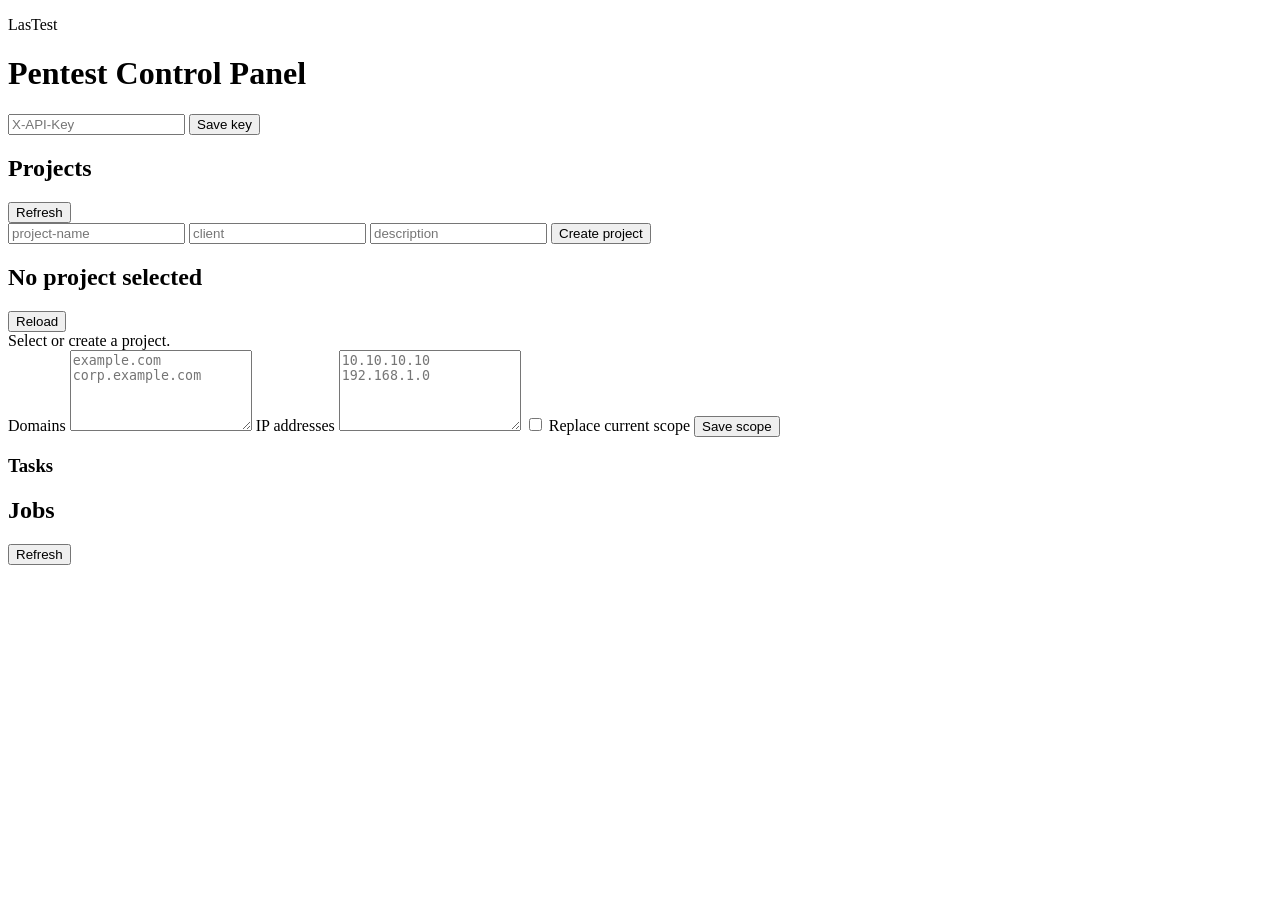
==== app/static/index.html @ a07b35d1 "first edit for web" ====
<!doctype html>
<html lang="en">
  <head>
    <meta charset="utf-8" />
    <meta name="viewport" content="width=device-width, initial-scale=1" />
    <title>LasTest</title>
    <link rel="stylesheet" href="/static/styles.css" />
  </head>
  <body>
    <header class="topbar">
      <div>
        <p class="eyebrow">LasTest</p>
        <h1>Pentest Control Panel</h1>
      </div>
      <form id="api-key-form" class="key-form">
        <input id="api-key" type="password" autocomplete="off" placeholder="X-API-Key" />
        <button type="submit">Save key</button>
      </form>
    </header>

    <main class="layout">
      <section class="panel">
        <div class="panel-head">
          <h2>Projects</h2>
          <button id="refresh-projects" type="button">Refresh</button>
        </div>

        <form id="create-project-form" class="stack">
          <input name="name" placeholder="project-name" required minlength="2" maxlength="63" />
          <input name="client" placeholder="client" />
          <input name="description" placeholder="description" />
          <button type="submit">Create project</button>
        </form>

        <div id="projects-list" class="list"></div>
      </section>

      <section class="panel wide">
        <div class="panel-head">
          <h2 id="project-title">No project selected</h2>
          <button id="refresh-detail" type="button">Reload</button>
        </div>

        <div id="project-detail" class="detail muted">Select or create a project.</div>

        <div class="split">
          <form id="scope-form" class="stack">
            <label>
              Domains
              <textarea name="domains" rows="5" placeholder="example.com&#10;corp.example.com"></textarea>
            </label>
            <label>
              IP addresses
              <textarea name="ips" rows="5" placeholder="10.10.10.10&#10;192.168.1.0"></textarea>
            </label>
            <label class="inline">
              <input type="checkbox" name="replace" />
              Replace current scope
            </label>
            <button type="submit">Save scope</button>
          </form>

          <div class="stack">
            <h3>Tasks</h3>
            <div id="task-list" class="task-list"></div>
          </div>
        </div>
      </section>

      <section class="panel wide">
        <div class="panel-head">
          <h2>Jobs</h2>
          <button id="refresh-jobs" type="button">Refresh</button>
        </div>
        <div id="jobs-list" class="jobs"></div>
        <pre id="job-log" class="log" hidden></pre>
      </section>
    </main>

    <div id="notice" class="notice" hidden></div>
    <script src="/static/app.js"></script>
  </body>
</html>
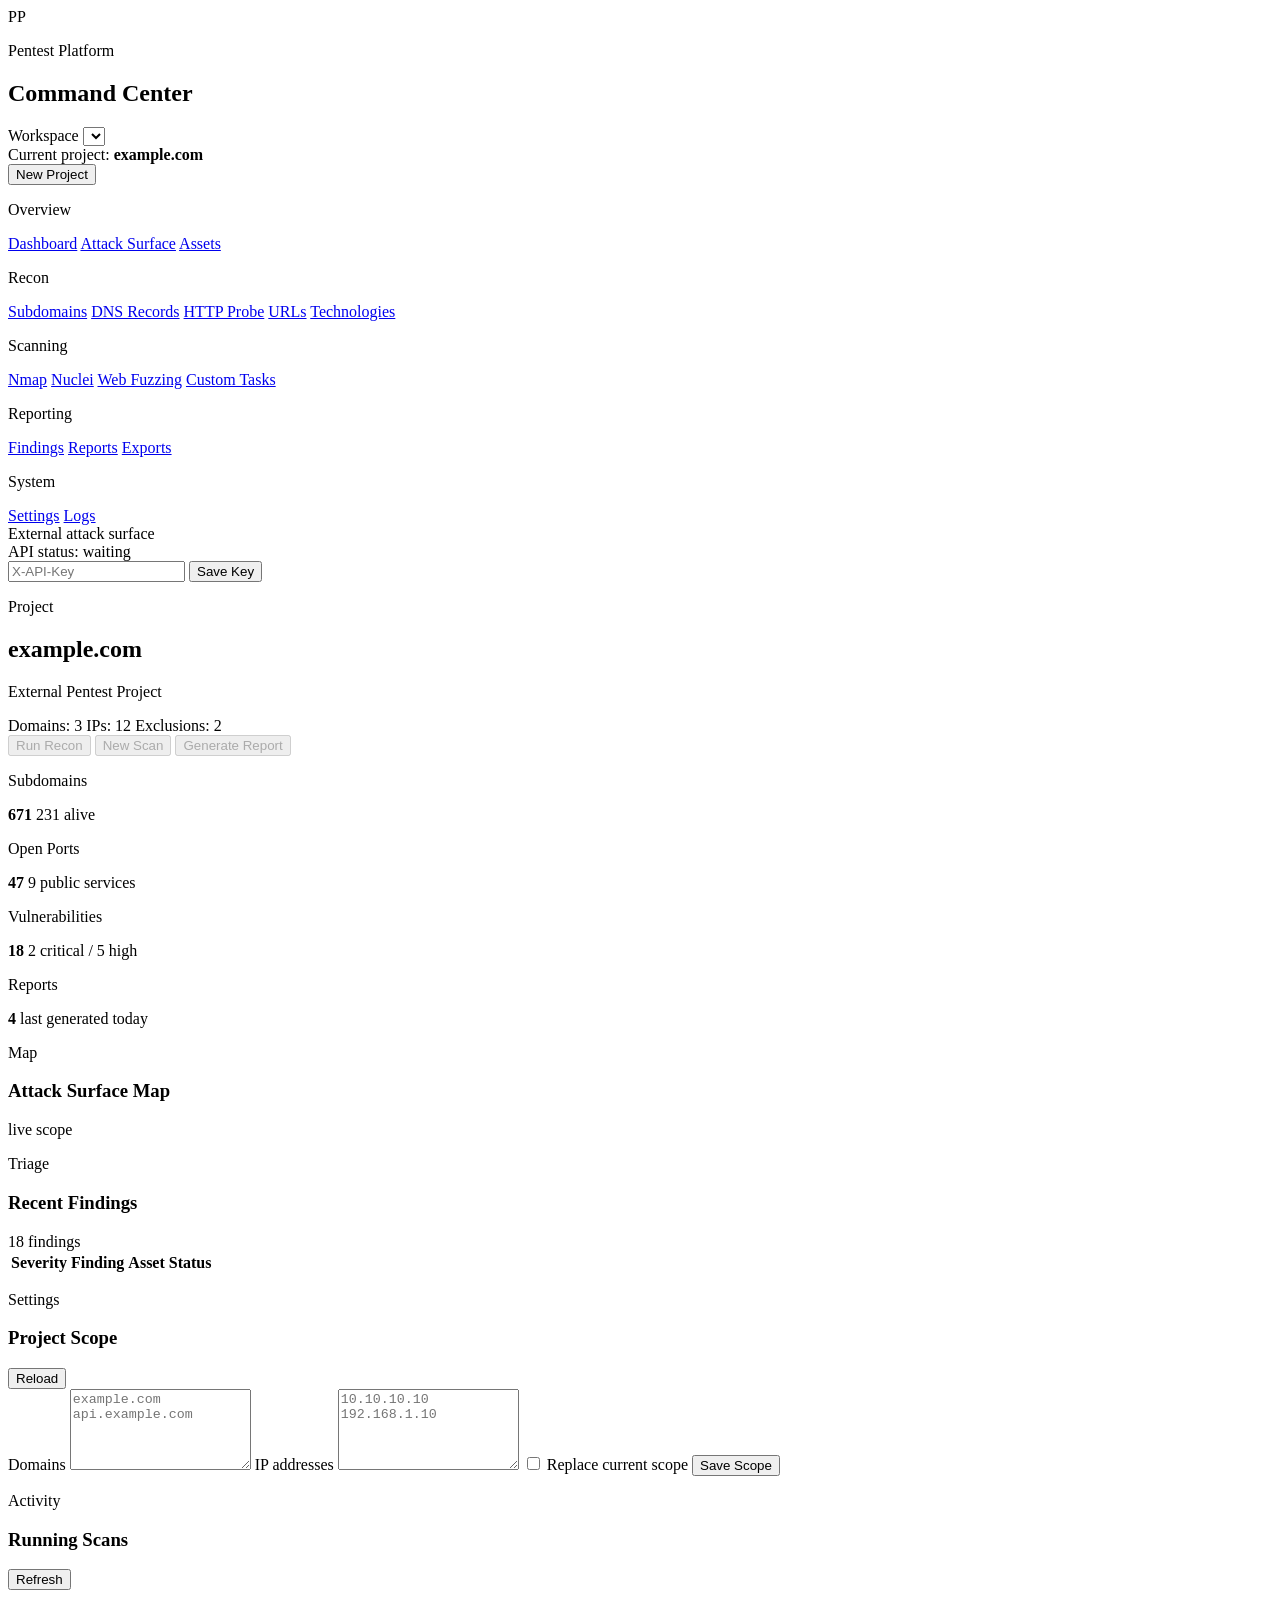
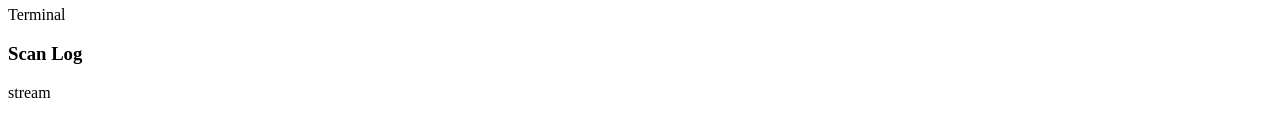
==== commit 2934b724: "new UI" ====
--- a/app/static/index.html
+++ b/app/static/index.html
@@ -3,82 +3,232 @@
   <head>
     <meta charset="utf-8" />
     <meta name="viewport" content="width=device-width, initial-scale=1" />
-    <title>LasTest</title>
+    <title>Pentest Platform</title>
     <link rel="stylesheet" href="/static/styles.css" />
   </head>
   <body>
-    <header class="topbar">
-      <div>
-        <p class="eyebrow">LasTest</p>
-        <h1>Pentest Control Panel</h1>
+    <div class="app-shell">
+      <aside class="sidebar">
+        <div class="brand-block">
+          <div class="brand-mark">PP</div>
+          <div>
+            <p class="eyebrow">Pentest Platform</p>
+            <h1>Command Center</h1>
+          </div>
+        </div>
+
+        <section class="workspace-block">
+          <label for="project-select">Workspace</label>
+          <select id="project-select" aria-label="Current project"></select>
+          <div class="current-project">
+            <span class="status-dot green"></span>
+            <span>Current project:</span>
+            <strong id="sidebar-current-project">example.com</strong>
+          </div>
+          <button id="new-project-toggle" class="button secondary full" type="button">
+            New Project
+          </button>
+        </section>
+
+        <form id="create-project-form" class="project-form" hidden>
+          <label>
+            Project slug
+            <input name="name" placeholder="example.com" required minlength="2" maxlength="63" />
+          </label>
+          <label>
+            Client
+            <input name="client" placeholder="External Pentest Project" />
+          </label>
+          <label>
+            Description
+            <input name="description" placeholder="Authorized external assessment" />
+          </label>
+          <button class="button primary full" type="submit">Create Project</button>
+        </form>
+
+        <nav class="side-nav" aria-label="Main navigation">
+          <p>Overview</p>
+          <a class="active" href="#dashboard">Dashboard</a>
+          <a href="#attack-surface">Attack Surface</a>
+          <a href="#assets">Assets</a>
+
+          <p>Recon</p>
+          <a href="#subdomains">Subdomains</a>
+          <a href="#dns-records">DNS Records</a>
+          <a href="#http-probe">HTTP Probe</a>
+          <a href="#urls">URLs</a>
+          <a href="#technologies">Technologies</a>
+
+          <p>Scanning</p>
+          <a href="#nmap">Nmap</a>
+          <a href="#nuclei">Nuclei</a>
+          <a href="#web-fuzzing">Web Fuzzing</a>
+          <a href="#custom-tasks">Custom Tasks</a>
+
+          <p>Reporting</p>
+          <a href="#findings">Findings</a>
+          <a href="#reports">Reports</a>
+          <a href="#exports">Exports</a>
+
+          <p>System</p>
+          <a href="#settings">Settings</a>
+          <a href="#logs">Logs</a>
+        </nav>
+      </aside>
+
+      <div class="main-shell">
+        <header class="topbar">
+          <div class="topbar-left">
+            <div class="signal-pill">
+              <span class="status-dot blue"></span>
+              External attack surface
+            </div>
+            <div class="signal-pill muted-pill">
+              API status: <span id="api-status">waiting</span>
+            </div>
+          </div>
+
+          <form id="api-key-form" class="key-form">
+            <input id="api-key" type="password" autocomplete="off" placeholder="X-API-Key" />
+            <button class="button secondary" type="submit">Save Key</button>
+          </form>
+        </header>
+
+        <main id="dashboard" class="dashboard">
+          <section class="hero-panel">
+            <div>
+              <p class="eyebrow">Project</p>
+              <h2 id="project-title">example.com</h2>
+              <p id="project-subtitle" class="subtitle">External Pentest Project</p>
+              <div id="scope-summary" class="scope-summary">
+                <span>Domains: 3</span>
+                <span>IPs: 12</span>
+                <span>Exclusions: 2</span>
+              </div>
+            </div>
+
+            <div class="hero-actions">
+              <button class="button primary" type="button" disabled>Run Recon</button>
+              <button class="button secondary" type="button" disabled>New Scan</button>
+              <button class="button secondary" type="button" disabled>Generate Report</button>
+            </div>
+          </section>
+
+          <section class="metric-grid" aria-label="Dashboard metrics">
+            <article class="metric-card cyan">
+              <p>Subdomains</p>
+              <strong id="metric-subdomains">671</strong>
+              <span id="metric-subdomains-detail">231 alive</span>
+            </article>
+            <article class="metric-card green">
+              <p>Open Ports</p>
+              <strong>47</strong>
+              <span>9 public services</span>
+            </article>
+            <article class="metric-card red">
+              <p>Vulnerabilities</p>
+              <strong>18</strong>
+              <span>2 critical / 5 high</span>
+            </article>
+            <article class="metric-card yellow">
+              <p>Reports</p>
+              <strong>4</strong>
+              <span>last generated today</span>
+            </article>
+          </section>
+
+          <div class="content-grid">
+            <section class="left-column">
+              <article id="attack-surface" class="panel">
+                <div class="panel-head">
+                  <div>
+                    <p class="eyebrow">Map</p>
+                    <h3>Attack Surface Map</h3>
+                  </div>
+                  <span class="chip blue">live scope</span>
+                </div>
+                <div id="attack-tree" class="attack-tree"></div>
+              </article>
+
+              <article id="findings" class="panel">
+                <div class="panel-head">
+                  <div>
+                    <p class="eyebrow">Triage</p>
+                    <h3>Recent Findings</h3>
+                  </div>
+                  <span class="chip red">18 findings</span>
+                </div>
+                <div class="table-wrap">
+                  <table>
+                    <thead>
+                      <tr>
+                        <th>Severity</th>
+                        <th>Finding</th>
+                        <th>Asset</th>
+                        <th>Status</th>
+                      </tr>
+                    </thead>
+                    <tbody id="findings-table"></tbody>
+                  </table>
+                </div>
+              </article>
+            </section>
+
+            <section class="right-column">
+              <article id="settings" class="panel scope-panel">
+                <div class="panel-head">
+                  <div>
+                    <p class="eyebrow">Settings</p>
+                    <h3>Project Scope</h3>
+                  </div>
+                  <button id="refresh-detail" class="button ghost" type="button">Reload</button>
+                </div>
+
+                <form id="scope-form" class="scope-form">
+                  <label>
+                    Domains
+                    <textarea name="domains" rows="5" placeholder="example.com&#10;api.example.com"></textarea>
+                  </label>
+                  <label>
+                    IP addresses
+                    <textarea name="ips" rows="5" placeholder="10.10.10.10&#10;192.168.1.10"></textarea>
+                  </label>
+                  <label class="check-row">
+                    <input type="checkbox" name="replace" />
+                    Replace current scope
+                  </label>
+                  <button class="button primary full" type="submit">Save Scope</button>
+                </form>
+              </article>
+
+              <article class="panel">
+                <div class="panel-head">
+                  <div>
+                    <p class="eyebrow">Activity</p>
+                    <h3>Running Scans</h3>
+                  </div>
+                  <button id="refresh-jobs" class="button ghost" type="button">Refresh</button>
+                </div>
+                <div id="running-scans" class="scan-widget"></div>
+              </article>
+
+              <article id="logs" class="panel terminal-panel">
+                <div class="panel-head">
+                  <div>
+                    <p class="eyebrow">Terminal</p>
+                    <h3>Scan Log</h3>
+                  </div>
+                  <span class="chip green">stream</span>
+                </div>
+                <pre id="terminal-log" class="terminal-log"></pre>
+              </article>
+            </section>
+          </div>
+        </main>
       </div>
-      <form id="api-key-form" class="key-form">
-        <input id="api-key" type="password" autocomplete="off" placeholder="X-API-Key" />
-        <button type="submit">Save key</button>
-      </form>
-    </header>
-
-    <main class="layout">
-      <section class="panel">
-        <div class="panel-head">
-          <h2>Projects</h2>
-          <button id="refresh-projects" type="button">Refresh</button>
-        </div>
-
-        <form id="create-project-form" class="stack">
-          <input name="name" placeholder="project-name" required minlength="2" maxlength="63" />
-          <input name="client" placeholder="client" />
-          <input name="description" placeholder="description" />
-          <button type="submit">Create project</button>
-        </form>
-
-        <div id="projects-list" class="list"></div>
-      </section>
-
-      <section class="panel wide">
-        <div class="panel-head">
-          <h2 id="project-title">No project selected</h2>
-          <button id="refresh-detail" type="button">Reload</button>
-        </div>
-
-        <div id="project-detail" class="detail muted">Select or create a project.</div>
-
-        <div class="split">
-          <form id="scope-form" class="stack">
-            <label>
-              Domains
-              <textarea name="domains" rows="5" placeholder="example.com&#10;corp.example.com"></textarea>
-            </label>
-            <label>
-              IP addresses
-              <textarea name="ips" rows="5" placeholder="10.10.10.10&#10;192.168.1.0"></textarea>
-            </label>
-            <label class="inline">
-              <input type="checkbox" name="replace" />
-              Replace current scope
-            </label>
-            <button type="submit">Save scope</button>
-          </form>
-
-          <div class="stack">
-            <h3>Tasks</h3>
-            <div id="task-list" class="task-list"></div>
-          </div>
-        </div>
-      </section>
-
-      <section class="panel wide">
-        <div class="panel-head">
-          <h2>Jobs</h2>
-          <button id="refresh-jobs" type="button">Refresh</button>
-        </div>
-        <div id="jobs-list" class="jobs"></div>
-        <pre id="job-log" class="log" hidden></pre>
-      </section>
-    </main>
+    </div>
 
     <div id="notice" class="notice" hidden></div>
     <script src="/static/app.js"></script>
   </body>
 </html>
-
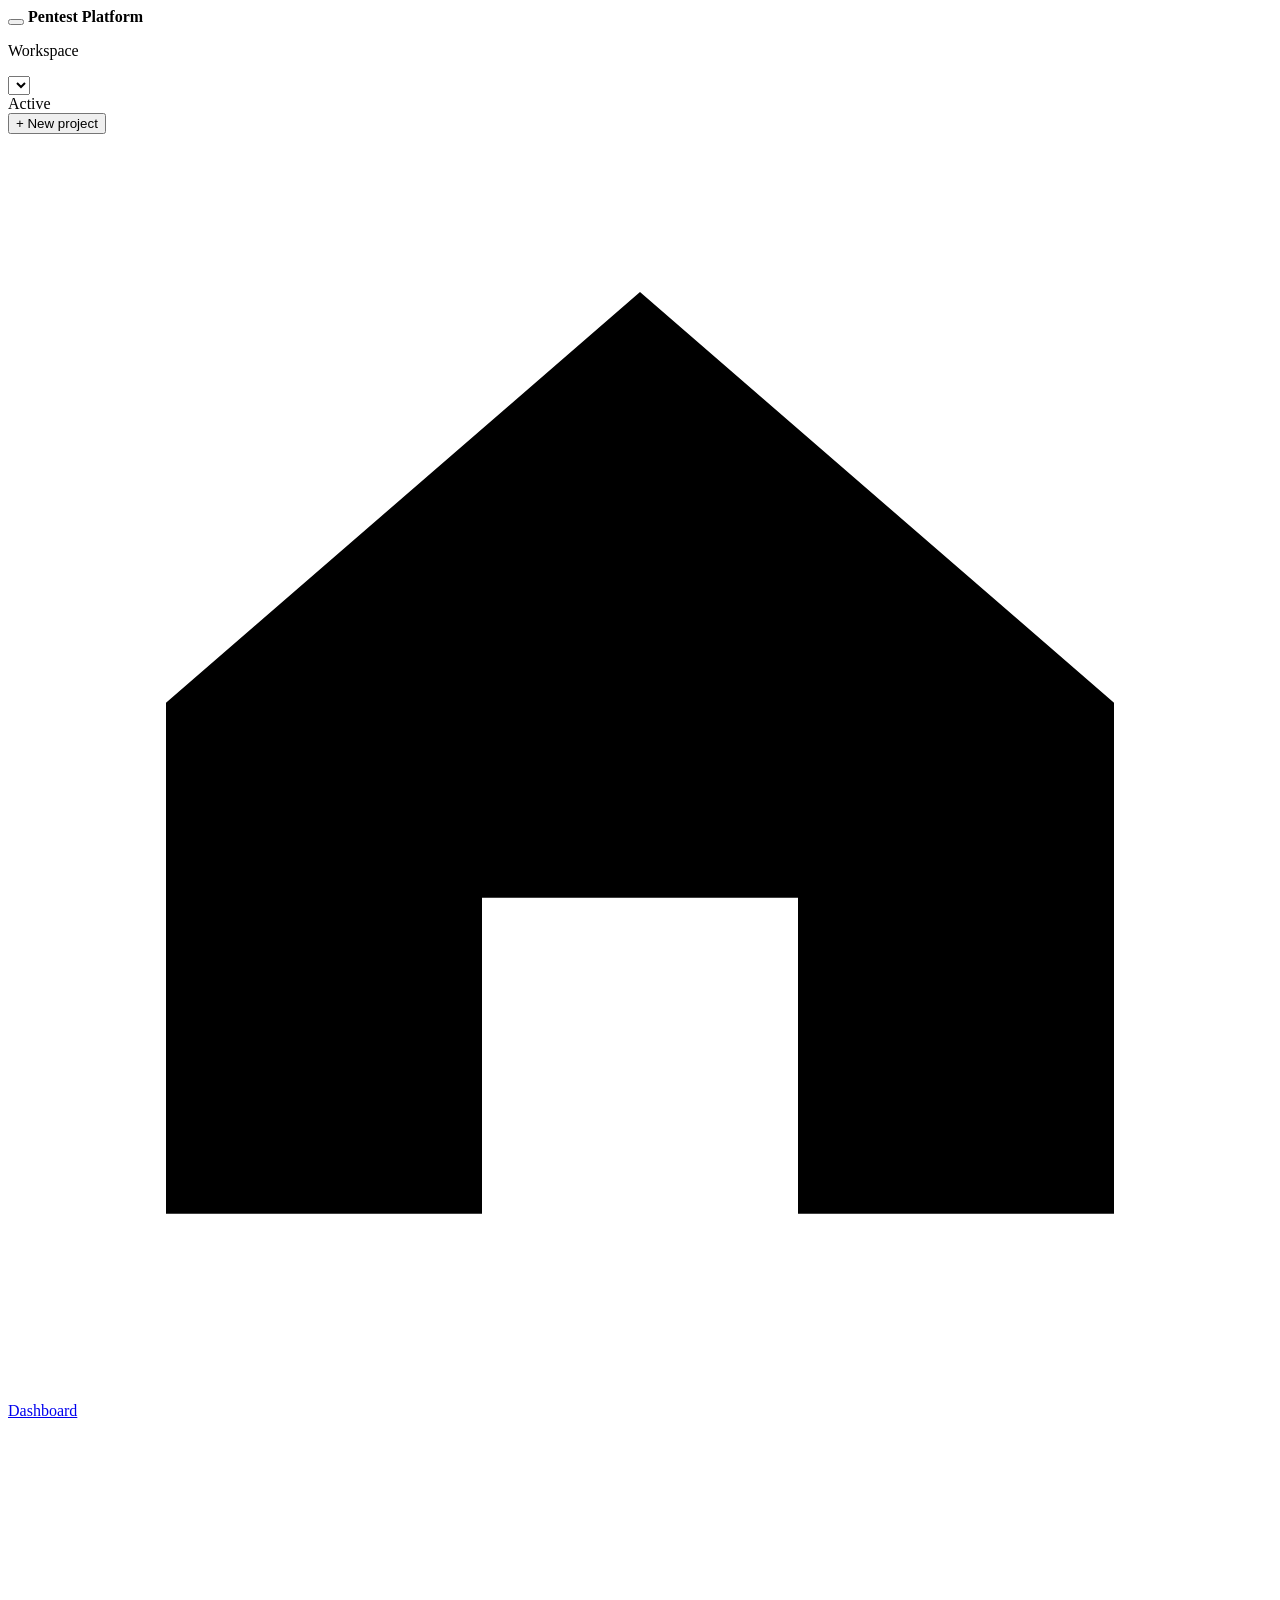
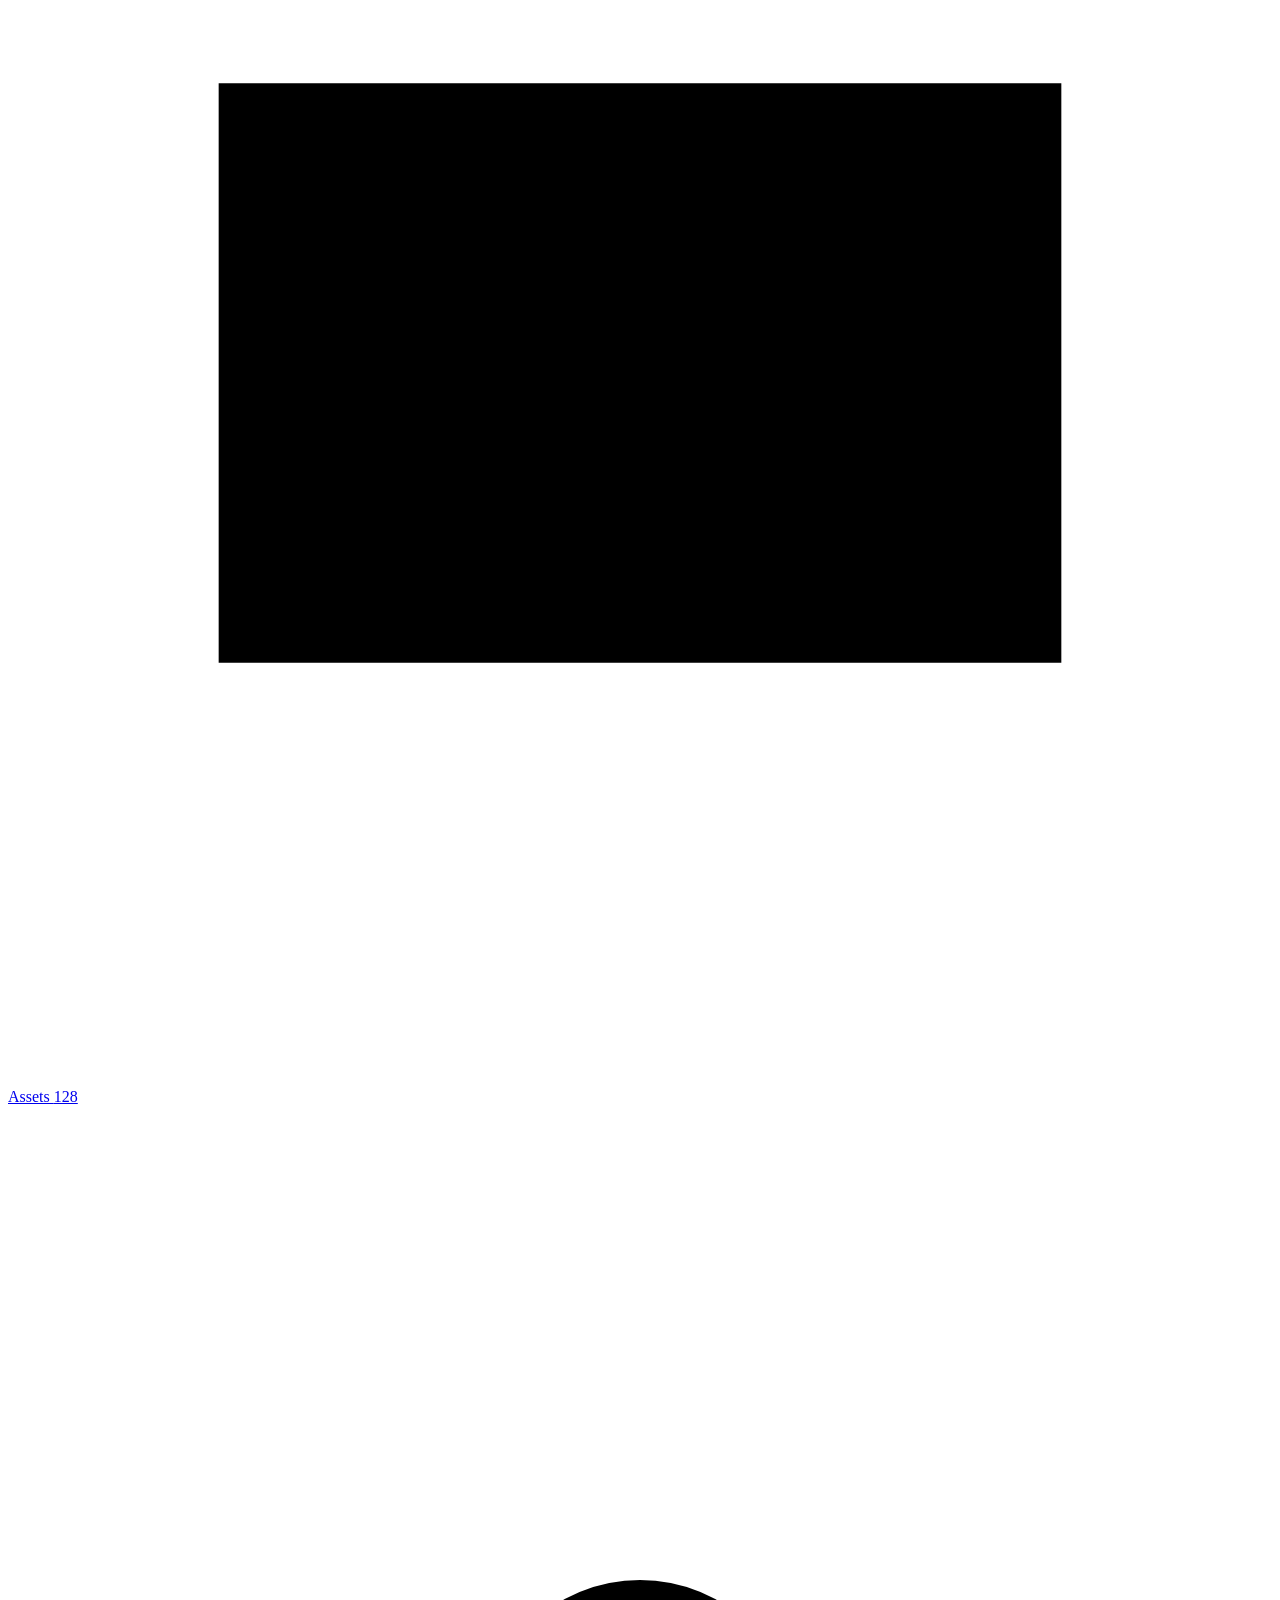
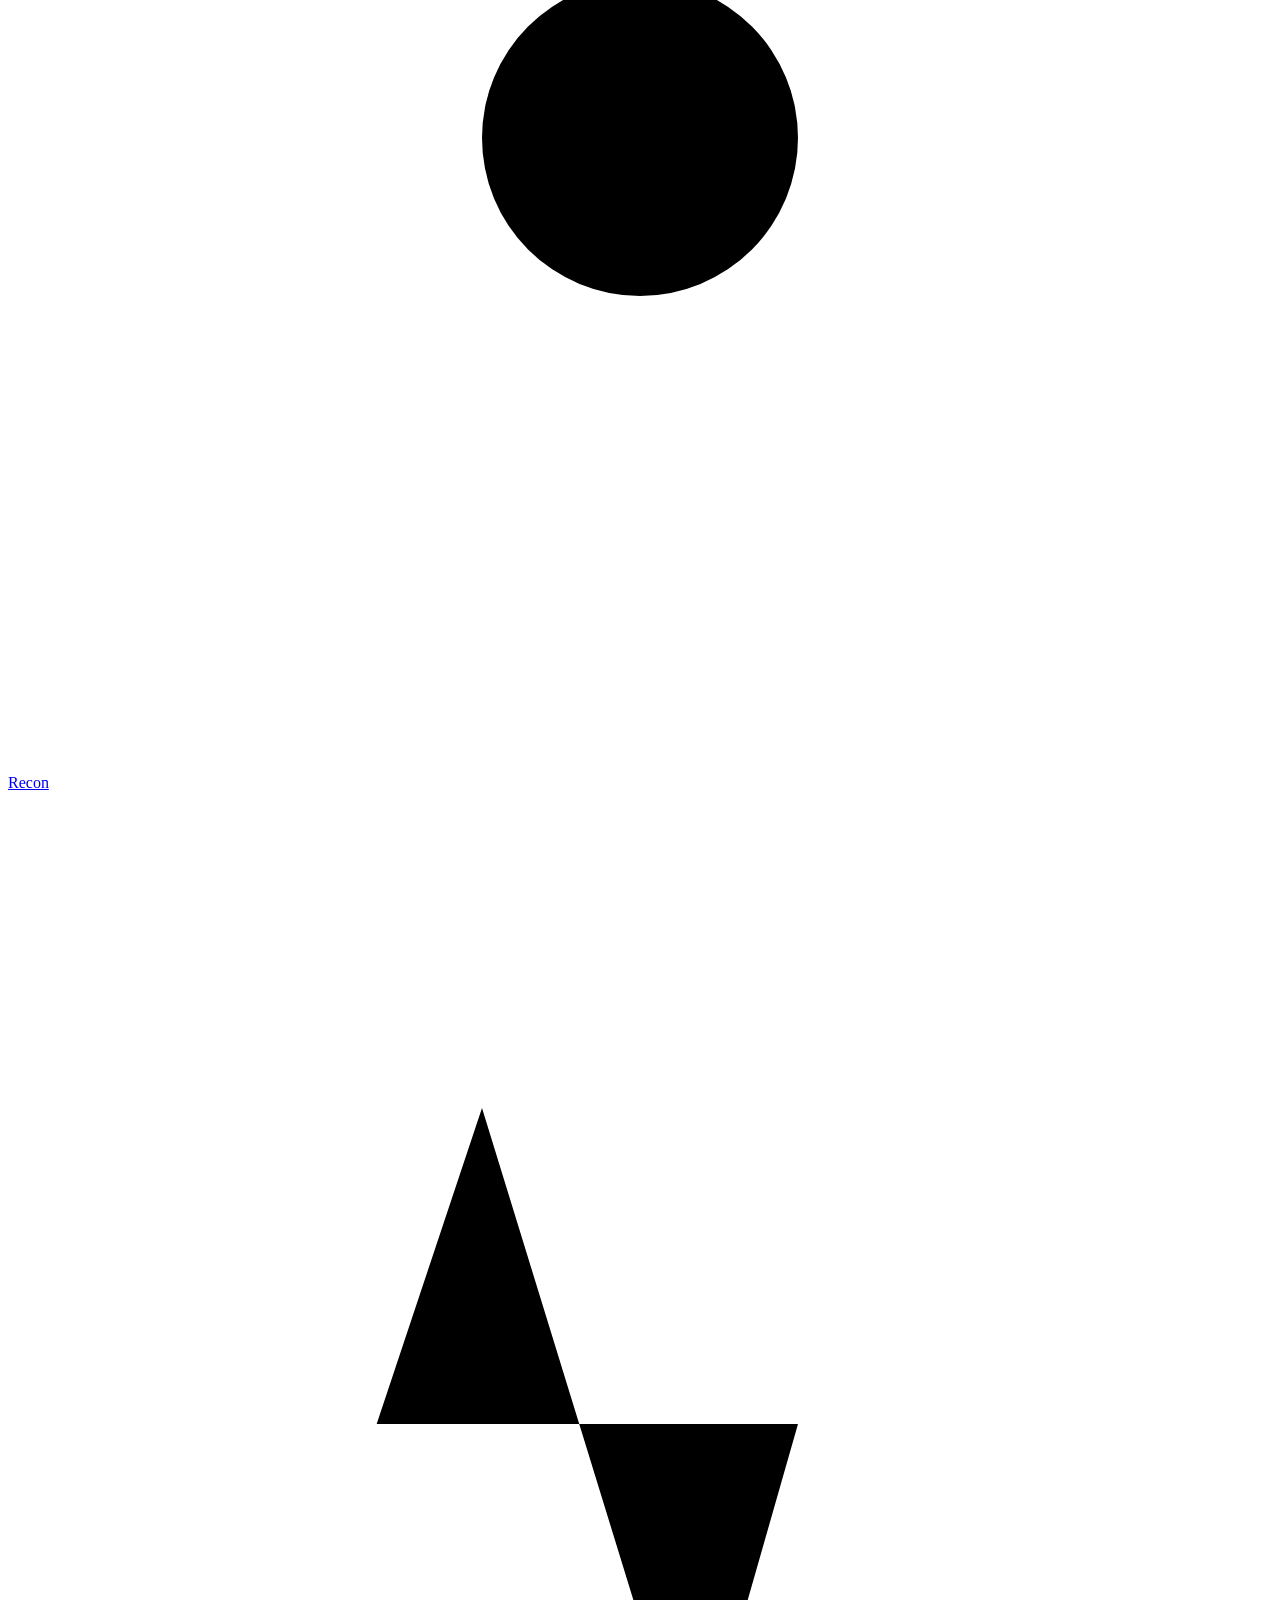
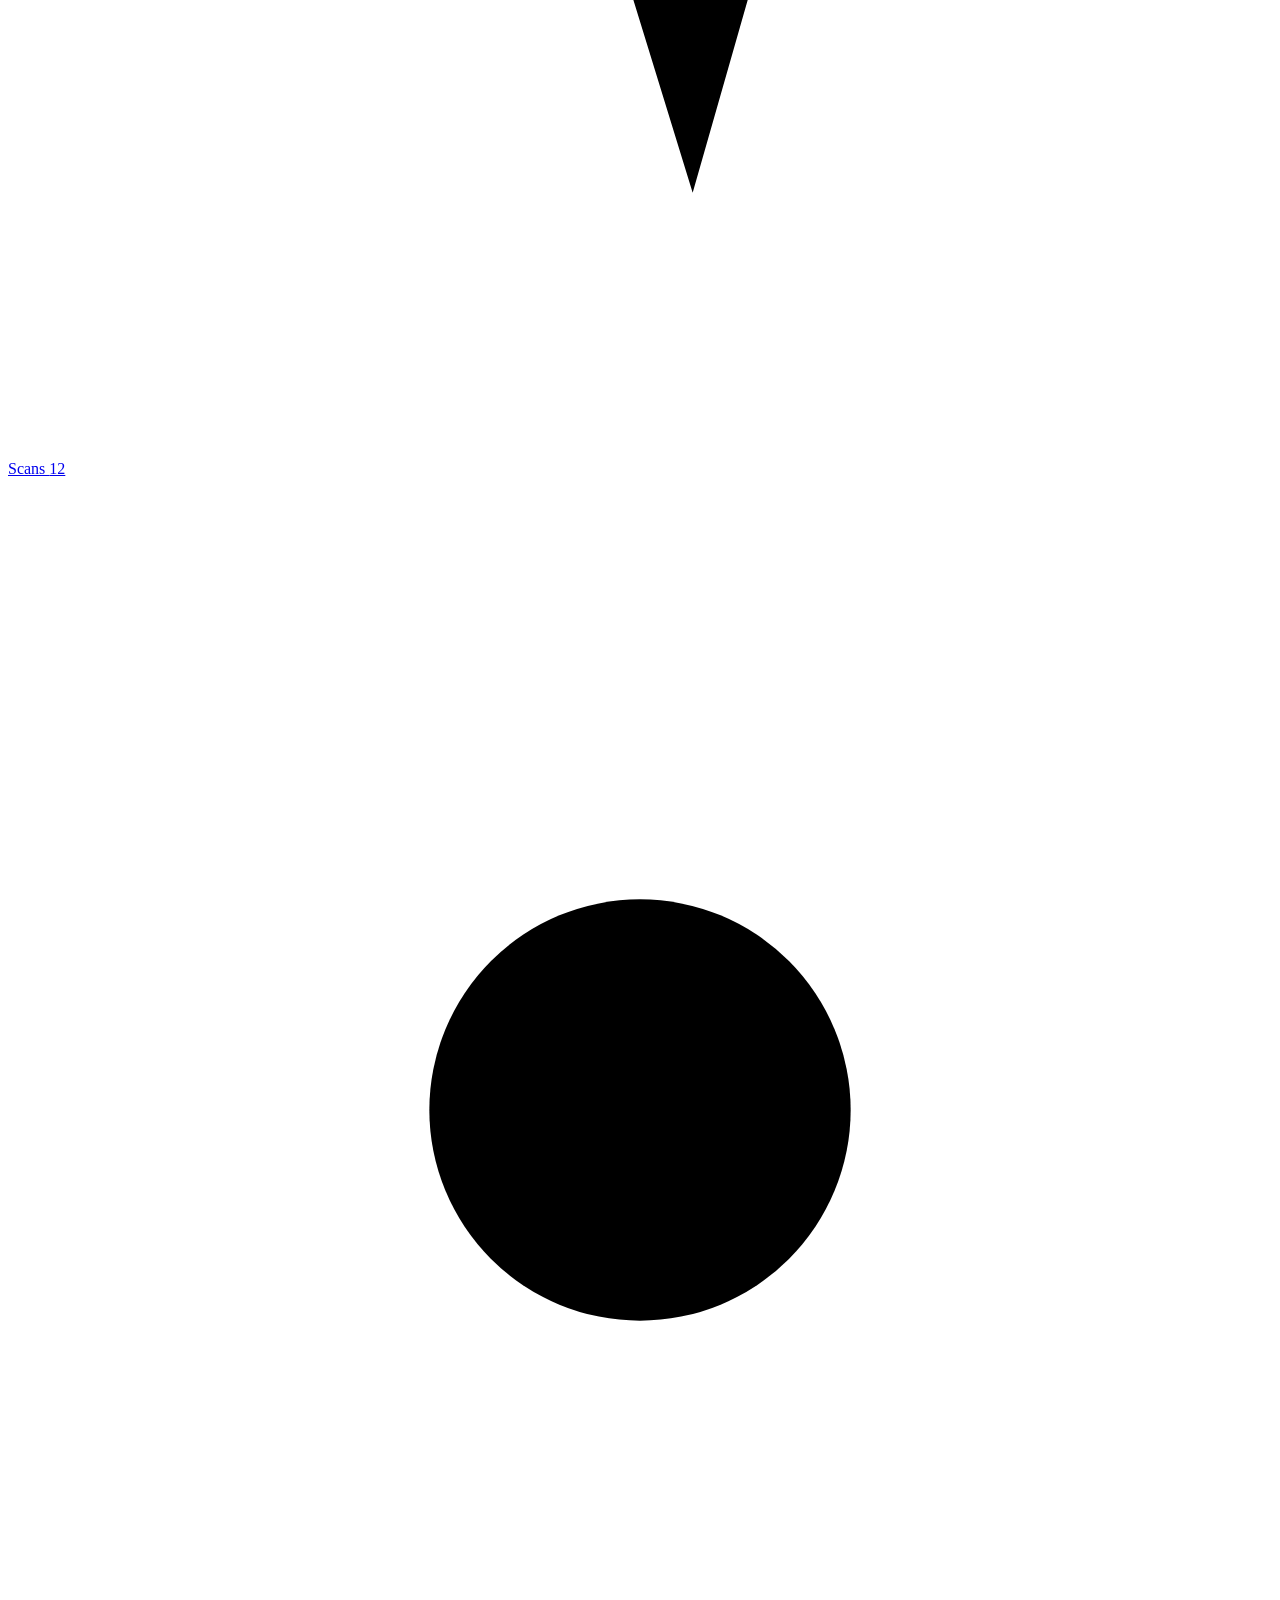
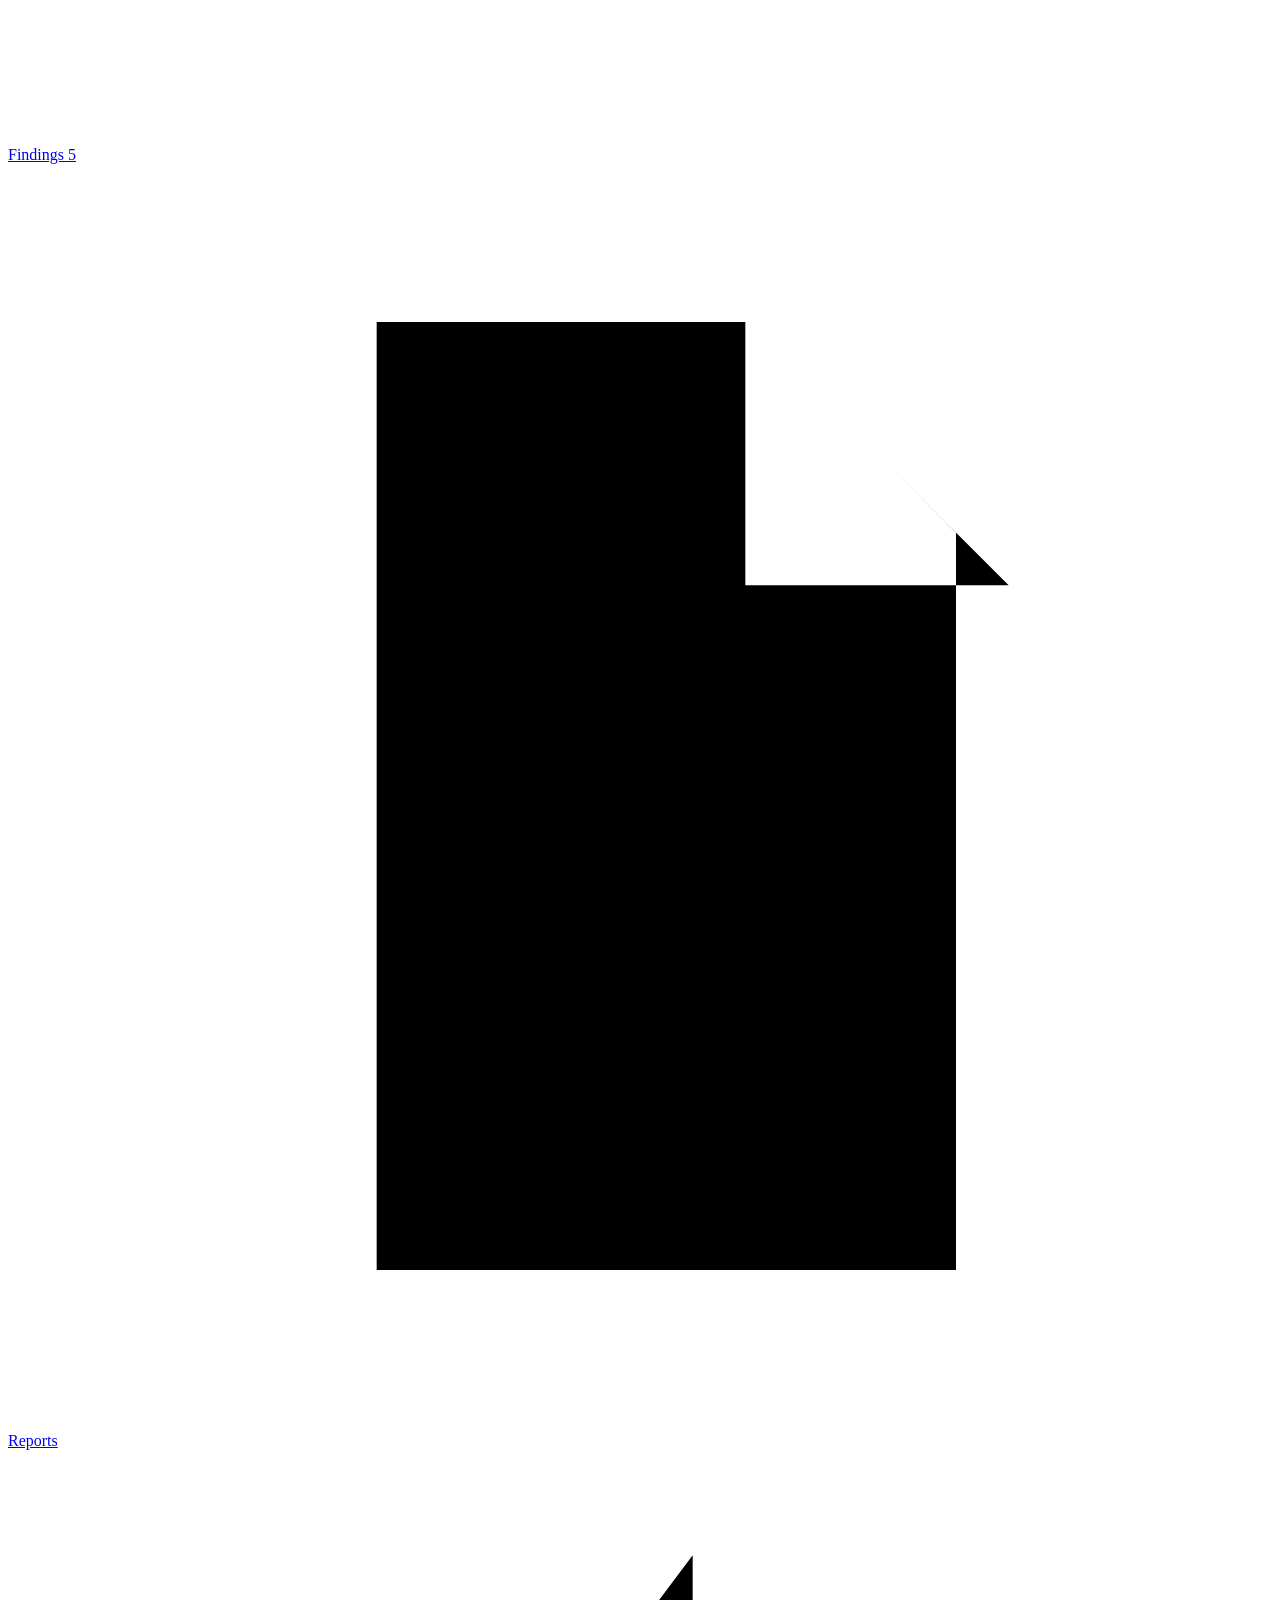
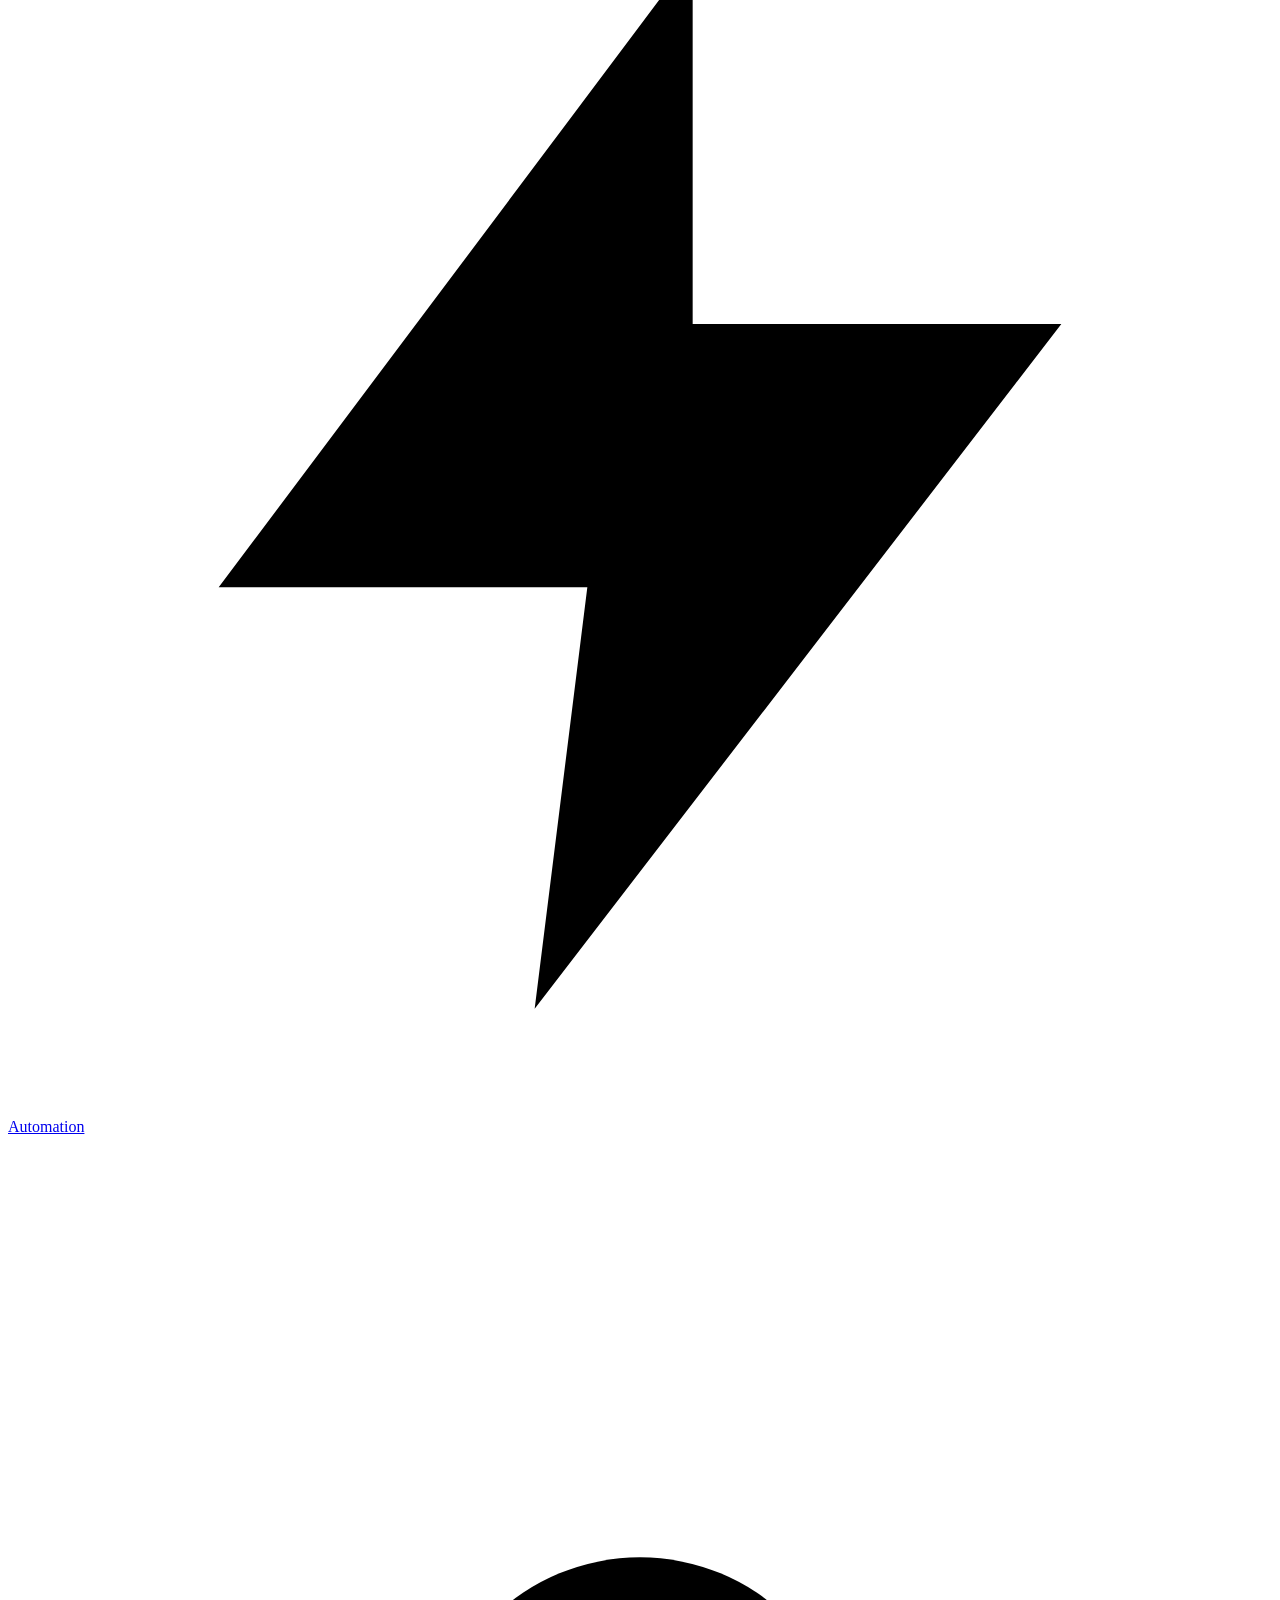
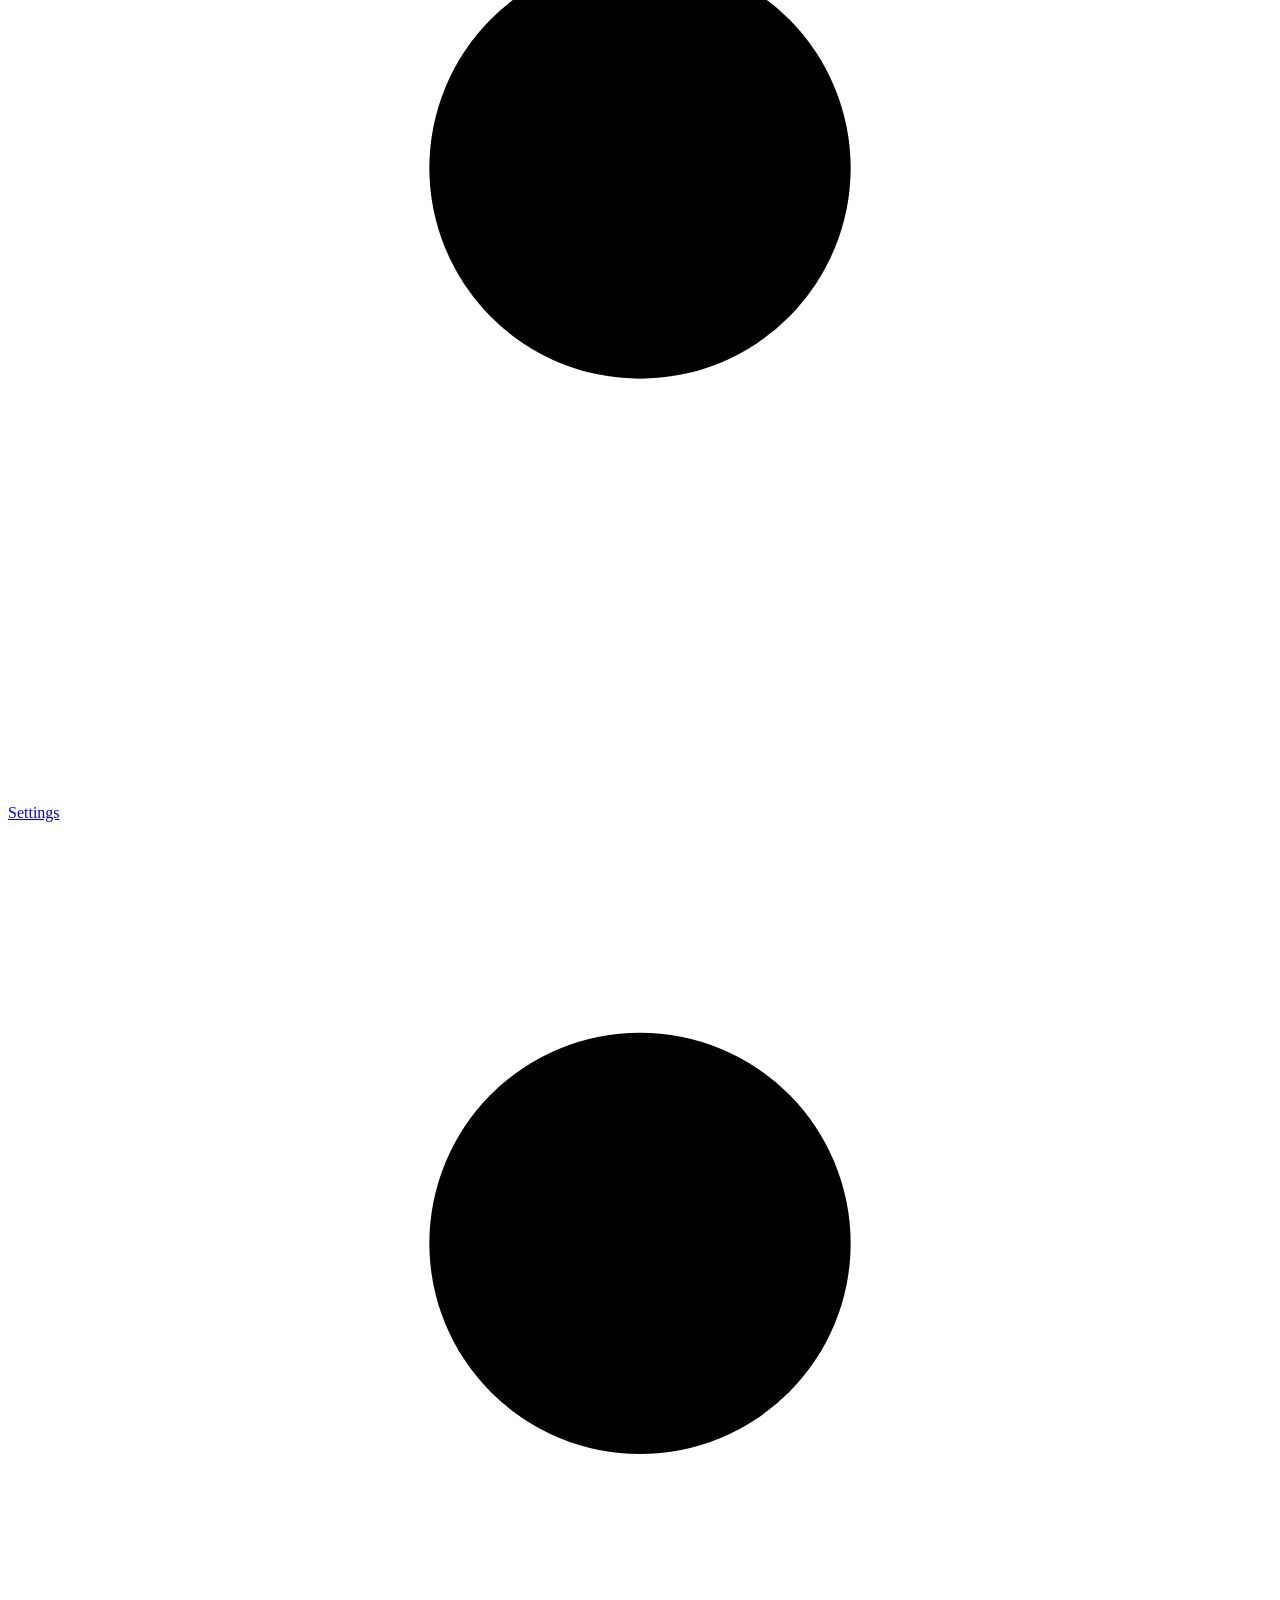
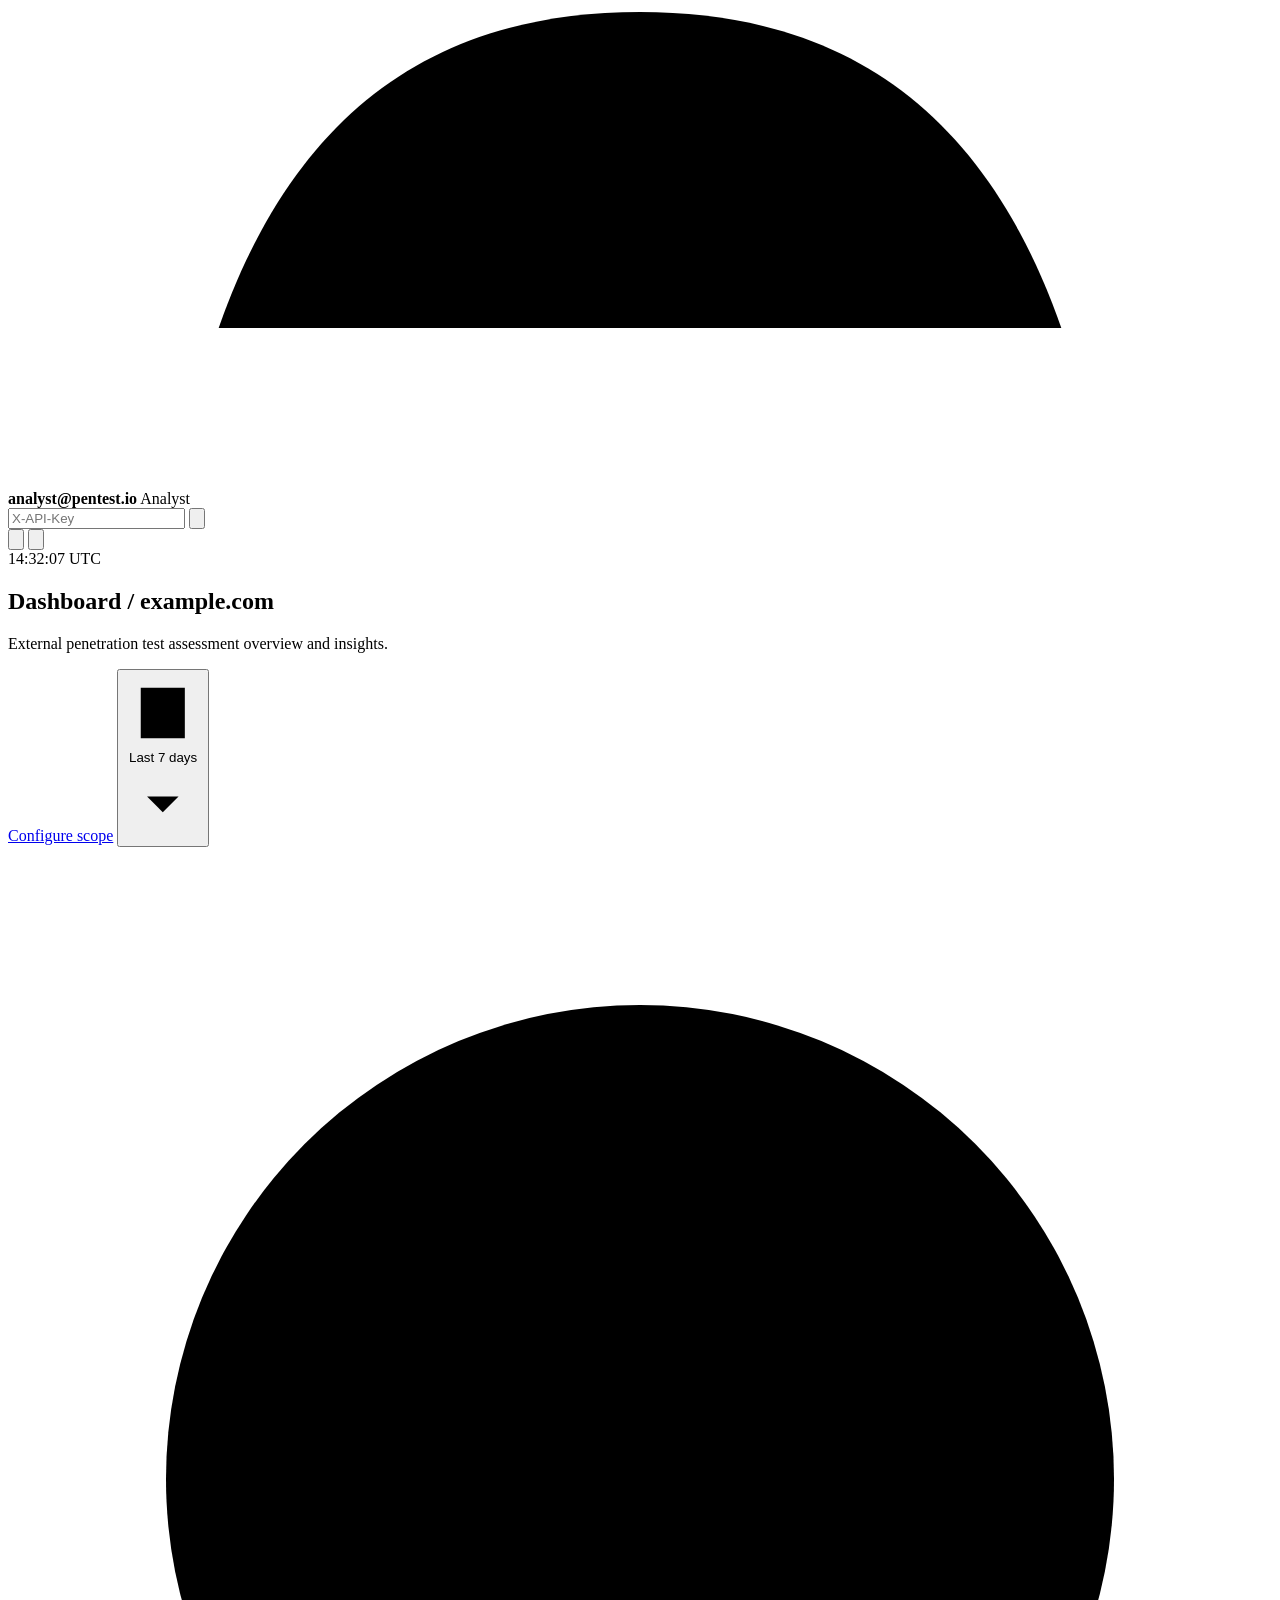
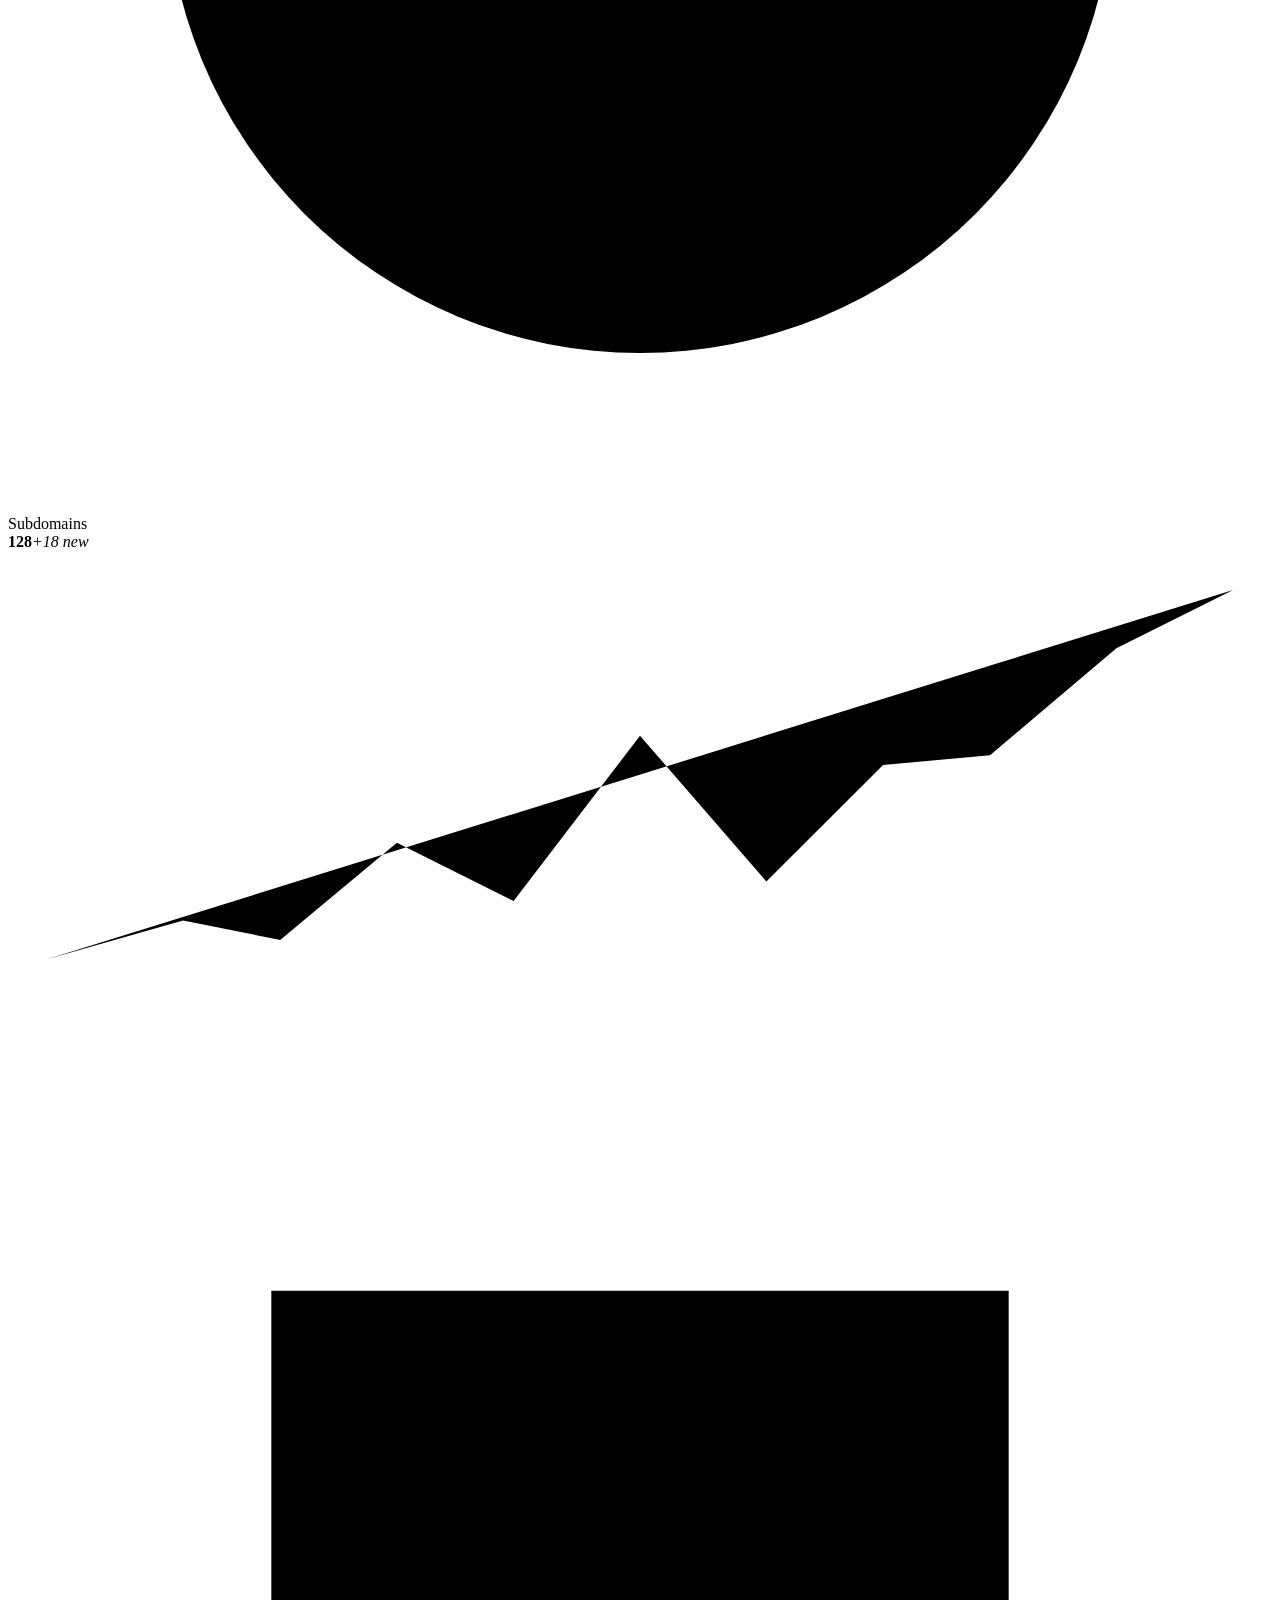
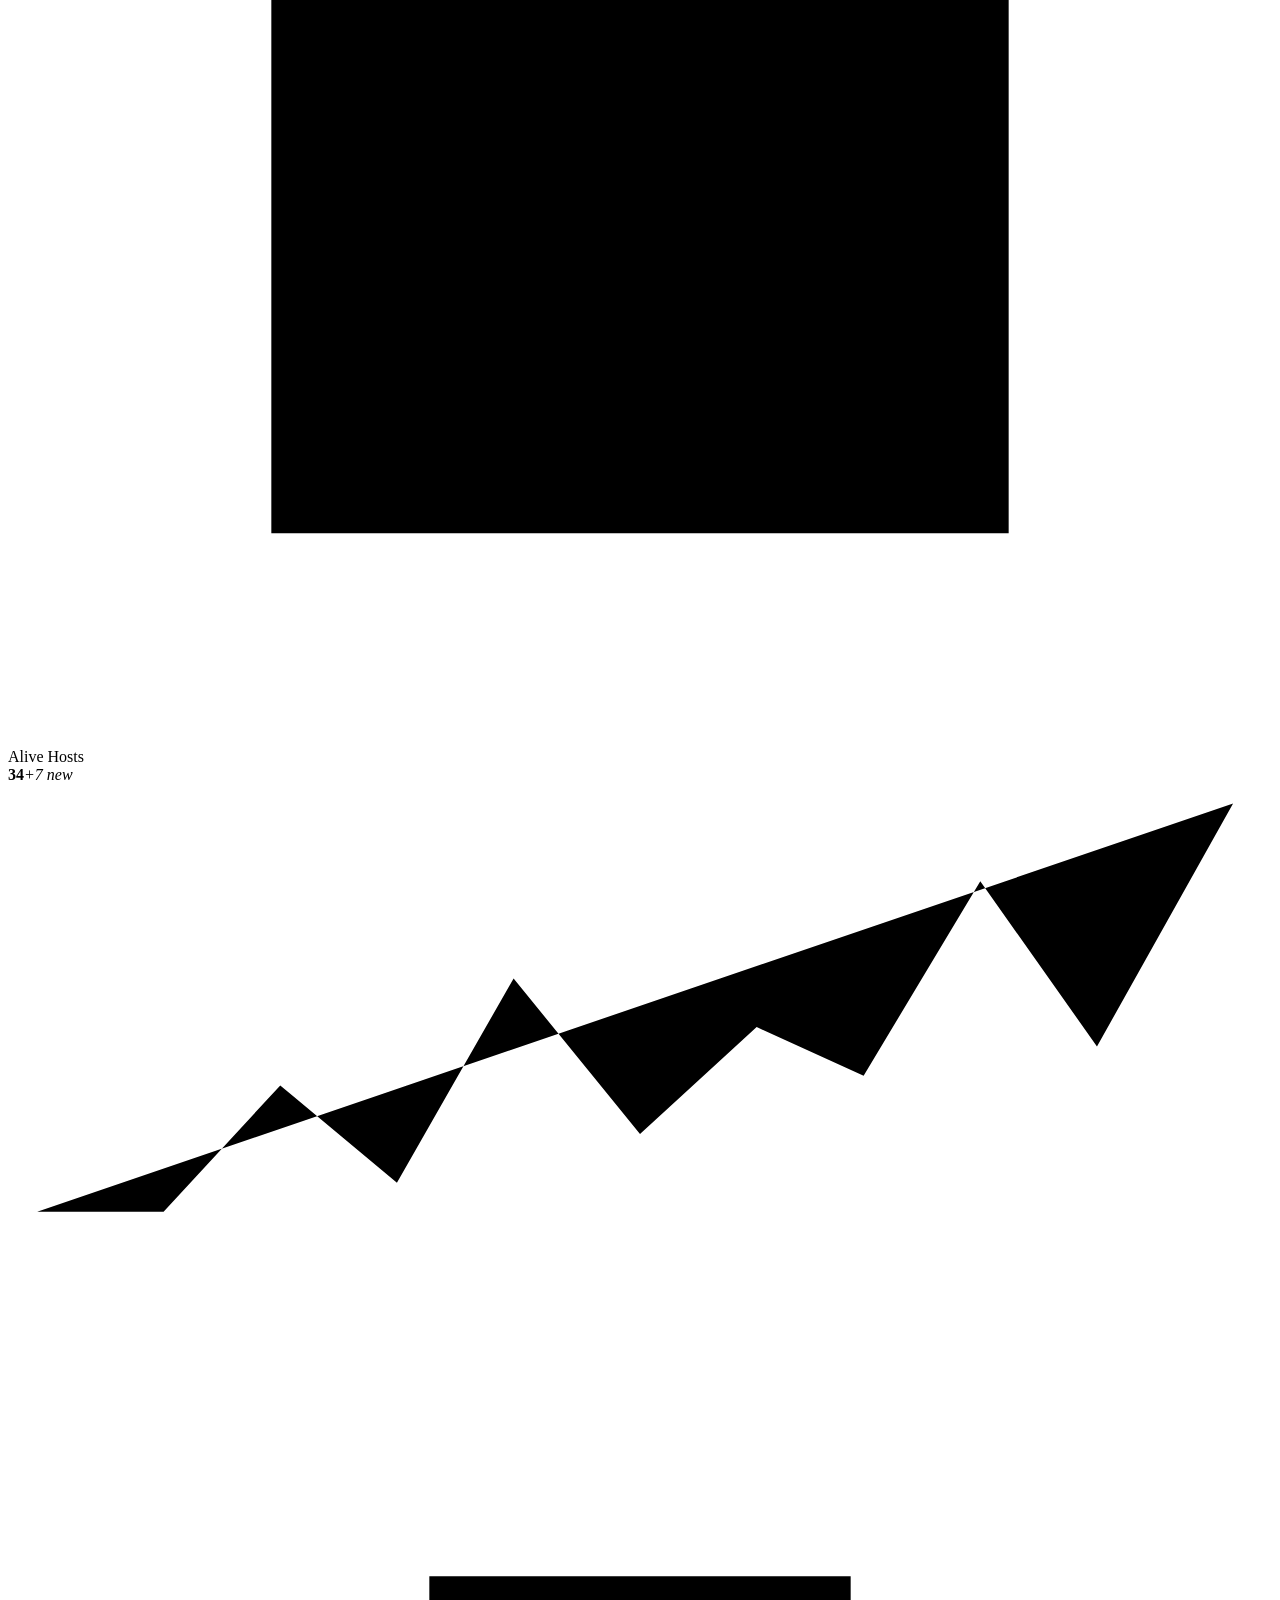
==== commit 37815b1f: "new UI" ====
--- a/app/static/index.html
+++ b/app/static/index.html
@@ -9,221 +9,266 @@
   <body>
     <div class="app-shell">
       <aside class="sidebar">
-        <div class="brand-block">
-          <div class="brand-mark">PP</div>
-          <div>
-            <p class="eyebrow">Pentest Platform</p>
-            <h1>Command Center</h1>
-          </div>
-        </div>
-
-        <section class="workspace-block">
-          <label for="project-select">Workspace</label>
+        <header class="sidebar-brand">
+          <button class="icon-button menu-button" type="button" aria-label="Toggle menu">
+            <span></span><span></span><span></span>
+          </button>
+          <strong>Pentest Platform</strong>
+        </header>
+
+        <section class="workspace-card">
+          <p class="section-label">Workspace</p>
           <select id="project-select" aria-label="Current project"></select>
-          <div class="current-project">
-            <span class="status-dot green"></span>
-            <span>Current project:</span>
-            <strong id="sidebar-current-project">example.com</strong>
-          </div>
-          <button id="new-project-toggle" class="button secondary full" type="button">
-            New Project
-          </button>
+          <div class="active-line"><span></span>Active</div>
+          <button id="new-project-toggle" class="ghost-action" type="button">+ New project</button>
         </section>
 
         <form id="create-project-form" class="project-form" hidden>
           <label>
-            Project slug
+            Project
             <input name="name" placeholder="example.com" required minlength="2" maxlength="63" />
           </label>
           <label>
             Client
-            <input name="client" placeholder="External Pentest Project" />
+            <input name="client" placeholder="Analyst team" />
           </label>
           <label>
             Description
-            <input name="description" placeholder="Authorized external assessment" />
+            <input name="description" placeholder="External penetration test" />
           </label>
-          <button class="button primary full" type="submit">Create Project</button>
+          <button class="primary-action" type="submit">Create project</button>
         </form>
 
-        <nav class="side-nav" aria-label="Main navigation">
-          <p>Overview</p>
-          <a class="active" href="#dashboard">Dashboard</a>
-          <a href="#attack-surface">Attack Surface</a>
-          <a href="#assets">Assets</a>
-
-          <p>Recon</p>
-          <a href="#subdomains">Subdomains</a>
-          <a href="#dns-records">DNS Records</a>
-          <a href="#http-probe">HTTP Probe</a>
-          <a href="#urls">URLs</a>
-          <a href="#technologies">Technologies</a>
-
-          <p>Scanning</p>
-          <a href="#nmap">Nmap</a>
-          <a href="#nuclei">Nuclei</a>
-          <a href="#web-fuzzing">Web Fuzzing</a>
-          <a href="#custom-tasks">Custom Tasks</a>
-
-          <p>Reporting</p>
-          <a href="#findings">Findings</a>
-          <a href="#reports">Reports</a>
-          <a href="#exports">Exports</a>
-
-          <p>System</p>
-          <a href="#settings">Settings</a>
-          <a href="#logs">Logs</a>
+        <nav class="nav-list" aria-label="Dashboard navigation">
+          <a class="active" href="#dashboard">
+            <svg viewBox="0 0 24 24"><path d="M3 10.8 12 3l9 7.8v9.7h-6v-6H9v6H3z" /></svg>
+            Dashboard
+          </a>
+          <a href="#assets">
+            <svg viewBox="0 0 24 24"><path d="M4 5h16v11H4zM8 20h8M12 16v4" /></svg>
+            Assets
+            <span id="assets-badge">128</span>
+          </a>
+          <a href="#recon">
+            <svg viewBox="0 0 24 24"><path d="M12 3v3M12 18v3M3 12h3M18 12h3M7.8 7.8l2.1 2.1M14.1 14.1l2.1 2.1M16.2 7.8l-2.1 2.1M9.9 14.1l-2.1 2.1" /><circle cx="12" cy="12" r="3" /></svg>
+            Recon
+          </a>
+          <a href="#scans">
+            <svg viewBox="0 0 24 24"><path d="M3 12h4l2-6 4 13 2-7h6" /></svg>
+            Scans
+            <span>12</span>
+          </a>
+          <a href="#findings">
+            <svg viewBox="0 0 24 24"><path d="M12 3v3M12 18v3M4.9 4.9 7 7M17 17l2.1 2.1M3 12h3M18 12h3M4.9 19.1 7 17M17 7l2.1-2.1" /><circle cx="12" cy="12" r="4" /></svg>
+            Findings
+            <span>5</span>
+          </a>
+          <a href="#reports">
+            <svg viewBox="0 0 24 24"><path d="M7 3h7l4 4v14H7zM14 3v5h5M9 13h6M9 17h6M9 9h2" /></svg>
+            Reports
+          </a>
+          <a href="#automation">
+            <svg viewBox="0 0 24 24"><path d="m13 2-9 12h7l-1 8 10-13h-7z" /></svg>
+            Automation
+          </a>
+          <a href="#project-config">
+            <svg viewBox="0 0 24 24"><path d="M12 8a4 4 0 1 0 0 8 4 4 0 0 0 0-8z" /><path d="M4 12h2M18 12h2M12 4v2M12 18v2M6.3 6.3l1.4 1.4M16.3 16.3l1.4 1.4M17.7 6.3l-1.4 1.4M7.7 16.3l-1.4 1.4" /></svg>
+            Settings
+          </a>
         </nav>
+
+        <footer class="analyst-card">
+          <div class="avatar-icon">
+            <svg viewBox="0 0 24 24"><circle cx="12" cy="8" r="4" /><path d="M4 21c1.4-4 4-6 8-6s6.6 2 8 6" /></svg>
+          </div>
+          <div>
+            <strong>analyst@pentest.io</strong>
+            <span>Analyst</span>
+          </div>
+        </footer>
       </aside>
 
       <div class="main-shell">
         <header class="topbar">
-          <div class="topbar-left">
-            <div class="signal-pill">
-              <span class="status-dot blue"></span>
-              External attack surface
+          <div></div>
+          <div class="top-actions">
+            <form id="api-key-form" class="api-key-form">
+              <input id="api-key" type="password" autocomplete="off" placeholder="X-API-Key" />
+              <button class="top-icon-button" type="submit" title="Save API key">
+                <svg viewBox="0 0 24 24"><path d="m4 17 6-6-6-6M12 19h8" /></svg>
+              </button>
+            </form>
+            <button class="top-icon-button" type="button" title="Notifications">
+              <svg viewBox="0 0 24 24"><path d="M18 8a6 6 0 0 0-12 0c0 7-3 7-3 9h18c0-2-3-2-3-9M10 21h4" /></svg>
+            </button>
+            <button class="top-icon-button" type="button" title="Account">
+              <svg viewBox="0 0 24 24"><circle cx="12" cy="8" r="4" /><path d="M4 21c1.4-4 4-6 8-6s6.6 2 8 6" /></svg>
+            </button>
+            <div class="clock"><span id="utc-clock">14:32:07 UTC</span><i></i></div>
+          </div>
+        </header>
+
+        <main id="dashboard" class="dashboard">
+          <section class="dashboard-heading">
+            <div>
+              <h1>Dashboard <span>/</span> <strong id="project-title">example.com</strong></h1>
+              <p id="project-subtitle">External penetration test assessment overview and insights.</p>
             </div>
-            <div class="signal-pill muted-pill">
-              API status: <span id="api-status">waiting</span>
+            <div class="heading-actions">
+              <a class="config-link" href="#project-config">Configure scope</a>
+              <button class="date-filter" type="button">
+                <svg viewBox="0 0 24 24"><path d="M7 3v4M17 3v4M4 9h16M5 5h14v16H5z" /></svg>
+                Last 7 days
+                <svg viewBox="0 0 24 24"><path d="m7 10 5 5 5-5" /></svg>
+              </button>
             </div>
-          </div>
-
-          <form id="api-key-form" class="key-form">
-            <input id="api-key" type="password" autocomplete="off" placeholder="X-API-Key" />
-            <button class="button secondary" type="submit">Save Key</button>
-          </form>
-        </header>
-
-        <main id="dashboard" class="dashboard">
-          <section class="hero-panel">
-            <div>
-              <p class="eyebrow">Project</p>
-              <h2 id="project-title">example.com</h2>
-              <p id="project-subtitle" class="subtitle">External Pentest Project</p>
-              <div id="scope-summary" class="scope-summary">
-                <span>Domains: 3</span>
-                <span>IPs: 12</span>
-                <span>Exclusions: 2</span>
-              </div>
+          </section>
+
+          <section class="metric-grid" aria-label="Security metrics">
+            <article class="metric-card">
+              <div class="metric-head">
+                <svg viewBox="0 0 24 24"><circle cx="12" cy="12" r="9" /><path d="M3 12h18M12 3c3 3.5 3 14 0 18M12 3c-3 3.5-3 14 0 18" /></svg>
+                <span>Subdomains</span>
+              </div>
+              <div class="metric-body">
+                <div><strong id="metric-subdomains">128</strong><em id="metric-subdomains-delta">+18 new</em></div>
+                <svg class="sparkline" viewBox="0 0 130 54">
+                  <path d="M4 42 18 38 28 40 40 30 52 36 65 19 78 34 90 22 101 21 114 10 126 4" />
+                </svg>
+              </div>
+            </article>
+
+            <article class="metric-card">
+              <div class="metric-head">
+                <svg viewBox="0 0 24 24"><path d="M5 4h14v16H5zM8 8h3M8 12h8M8 16h6" /></svg>
+                <span>Alive Hosts</span>
+              </div>
+              <div class="metric-body">
+                <div><strong id="metric-alive">34</strong><em id="metric-alive-delta">+7 new</em></div>
+                <svg class="sparkline" viewBox="0 0 130 54">
+                  <path d="M3 44 16 44 28 31 40 41 52 20 65 36 77 25 88 30 100 10 112 27 126 2" />
+                </svg>
+              </div>
+            </article>
+
+            <article class="metric-card">
+              <div class="metric-head">
+                <svg viewBox="0 0 24 24"><path d="M4 8h16v9H4zM8 8V5h8v3M9 12h6" /></svg>
+                <span>Open Ports</span>
+              </div>
+              <div class="metric-body">
+                <div><strong id="metric-ports">12</strong><em>+2 new</em></div>
+                <svg class="sparkline" viewBox="0 0 130 54">
+                  <path d="M4 43 15 40 27 43 39 33 52 37 64 29 76 35 88 17 101 25 113 12 125 18" />
+                </svg>
+              </div>
+            </article>
+
+            <article class="metric-card findings-card">
+              <div class="metric-head">
+                <svg viewBox="0 0 24 24"><path d="M12 3v3M12 18v3M4.9 4.9 7 7M17 17l2.1 2.1M3 12h3M18 12h3" /><circle cx="12" cy="12" r="4" /></svg>
+                <span>Findings</span>
+              </div>
+              <div class="metric-body">
+                <div><strong>5</strong><em class="resolved">-1 resolved</em></div>
+                <div class="small-donut"></div>
+              </div>
+            </article>
+          </section>
+
+          <section class="overview-grid">
+            <article id="assets" class="panel attack-panel">
+              <header class="panel-title">Attack Surface Summary</header>
+              <div class="attack-summary-body">
+                <pre class="world-map" aria-hidden="true">
+      . . . . . .       . . . . . . . . . . . . . .
+   . . . . . . . . . . . . . . . . . . . . . . . . .
+ . . . . . . . . . . . . . . . . . . . . . . . . . . .
+ . . . . . . . . . . . . . . . . . . . . . . . . . . .
+   . . . . . . . . . . . . . . . . . . . . . . . . .
+      . . . . . . . . . . . . . . . . . . . . .
+          . . . . . . . . . . . . . . . .
+             . . . . . . . . . . . .
+                </pre>
+                <span class="map-dot dot-1"></span>
+                <span class="map-dot dot-2"></span>
+                <span class="map-dot dot-3"></span>
+                <span class="map-dot dot-4"></span>
+                <dl class="surface-stats">
+                  <div><dt>IPv4 Addresses</dt><dd id="stat-ipv4">45</dd></div>
+                  <div><dt>IPv6 Addresses</dt><dd>3</dd></div>
+                  <div><dt>Domains</dt><dd id="stat-domains">2</dd></div>
+                  <div><dt>Subdomains</dt><dd id="stat-subdomains">128</dd></div>
+                  <div><dt>Alive Hosts</dt><dd id="stat-alive">34</dd></div>
+                </dl>
+              </div>
+              <footer class="panel-footer">
+                <span>Last discovery: 2m ago</span>
+                <strong>Up to date</strong>
+              </footer>
+            </article>
+
+            <article id="scans" class="panel">
+              <header class="panel-title">Last Scans</header>
+              <div id="last-scans" class="scan-list"></div>
+              <a class="panel-link" href="#automation">View all scans -></a>
+            </article>
+
+            <article id="findings" class="panel findings-overview">
+              <header class="panel-title">Findings Overview</header>
+              <div class="findings-layout">
+                <ul class="finding-legend">
+                  <li><i class="critical"></i><span>Critical</span><strong>1</strong></li>
+                  <li><i class="high"></i><span>High</span><strong>2</strong></li>
+                  <li><i class="medium"></i><span>Medium</span><strong>1</strong></li>
+                  <li><i class="low"></i><span>Low</span><strong>1</strong></li>
+                  <li><i class="info"></i><span>Info</span><strong>7</strong></li>
+                </ul>
+                <div class="large-donut"><strong>12</strong><span>Total</span></div>
+              </div>
+              <a class="panel-link" href="#findings">View all findings -></a>
+            </article>
+          </section>
+
+          <section id="logs" class="panel activity-panel">
+            <header class="panel-title row-title">
+              <span>Recent Activity Log</span>
+              <a href="#logs">View full log -></a>
+            </header>
+            <div id="activity-log" class="activity-log"></div>
+          </section>
+
+          <section id="project-config" class="panel config-panel">
+            <header class="panel-title row-title">
+              <span>Project Configuration</span>
+              <button id="refresh-detail" type="button" class="inline-action">Reload</button>
+            </header>
+            <div class="config-grid">
+              <div class="config-copy">
+                <p class="section-label">Scope Summary</p>
+                <h2 id="config-project-title">example.com</h2>
+                <p id="scope-summary-text">Domains: 3 / IPs: 12 / Exclusions: 2</p>
+                <div class="config-note">
+                  Add only authorized DNS names and IP addresses. These values are stored in the project config and will drive future recon modules.
+                </div>
+              </div>
+              <form id="scope-form" class="scope-form">
+                <label>
+                  DNS names
+                  <textarea name="domains" rows="6" placeholder="example.com&#10;api.example.com"></textarea>
+                </label>
+                <label>
+                  IP addresses
+                  <textarea name="ips" rows="6" placeholder="203.0.113.10&#10;203.0.113.11"></textarea>
+                </label>
+                <label class="check-row">
+                  <input type="checkbox" name="replace" />
+                  Replace current scope
+                </label>
+                <button class="primary-action" type="submit">Save DNS / IP Scope</button>
+              </form>
             </div>
-
-            <div class="hero-actions">
-              <button class="button primary" type="button" disabled>Run Recon</button>
-              <button class="button secondary" type="button" disabled>New Scan</button>
-              <button class="button secondary" type="button" disabled>Generate Report</button>
-            </div>
-          </section>
-
-          <section class="metric-grid" aria-label="Dashboard metrics">
-            <article class="metric-card cyan">
-              <p>Subdomains</p>
-              <strong id="metric-subdomains">671</strong>
-              <span id="metric-subdomains-detail">231 alive</span>
-            </article>
-            <article class="metric-card green">
-              <p>Open Ports</p>
-              <strong>47</strong>
-              <span>9 public services</span>
-            </article>
-            <article class="metric-card red">
-              <p>Vulnerabilities</p>
-              <strong>18</strong>
-              <span>2 critical / 5 high</span>
-            </article>
-            <article class="metric-card yellow">
-              <p>Reports</p>
-              <strong>4</strong>
-              <span>last generated today</span>
-            </article>
-          </section>
-
-          <div class="content-grid">
-            <section class="left-column">
-              <article id="attack-surface" class="panel">
-                <div class="panel-head">
-                  <div>
-                    <p class="eyebrow">Map</p>
-                    <h3>Attack Surface Map</h3>
-                  </div>
-                  <span class="chip blue">live scope</span>
-                </div>
-                <div id="attack-tree" class="attack-tree"></div>
-              </article>
-
-              <article id="findings" class="panel">
-                <div class="panel-head">
-                  <div>
-                    <p class="eyebrow">Triage</p>
-                    <h3>Recent Findings</h3>
-                  </div>
-                  <span class="chip red">18 findings</span>
-                </div>
-                <div class="table-wrap">
-                  <table>
-                    <thead>
-                      <tr>
-                        <th>Severity</th>
-                        <th>Finding</th>
-                        <th>Asset</th>
-                        <th>Status</th>
-                      </tr>
-                    </thead>
-                    <tbody id="findings-table"></tbody>
-                  </table>
-                </div>
-              </article>
-            </section>
-
-            <section class="right-column">
-              <article id="settings" class="panel scope-panel">
-                <div class="panel-head">
-                  <div>
-                    <p class="eyebrow">Settings</p>
-                    <h3>Project Scope</h3>
-                  </div>
-                  <button id="refresh-detail" class="button ghost" type="button">Reload</button>
-                </div>
-
-                <form id="scope-form" class="scope-form">
-                  <label>
-                    Domains
-                    <textarea name="domains" rows="5" placeholder="example.com&#10;api.example.com"></textarea>
-                  </label>
-                  <label>
-                    IP addresses
-                    <textarea name="ips" rows="5" placeholder="10.10.10.10&#10;192.168.1.10"></textarea>
-                  </label>
-                  <label class="check-row">
-                    <input type="checkbox" name="replace" />
-                    Replace current scope
-                  </label>
-                  <button class="button primary full" type="submit">Save Scope</button>
-                </form>
-              </article>
-
-              <article class="panel">
-                <div class="panel-head">
-                  <div>
-                    <p class="eyebrow">Activity</p>
-                    <h3>Running Scans</h3>
-                  </div>
-                  <button id="refresh-jobs" class="button ghost" type="button">Refresh</button>
-                </div>
-                <div id="running-scans" class="scan-widget"></div>
-              </article>
-
-              <article id="logs" class="panel terminal-panel">
-                <div class="panel-head">
-                  <div>
-                    <p class="eyebrow">Terminal</p>
-                    <h3>Scan Log</h3>
-                  </div>
-                  <span class="chip green">stream</span>
-                </div>
-                <pre id="terminal-log" class="terminal-log"></pre>
-              </article>
-            </section>
-          </div>
+          </section>
         </main>
       </div>
     </div>
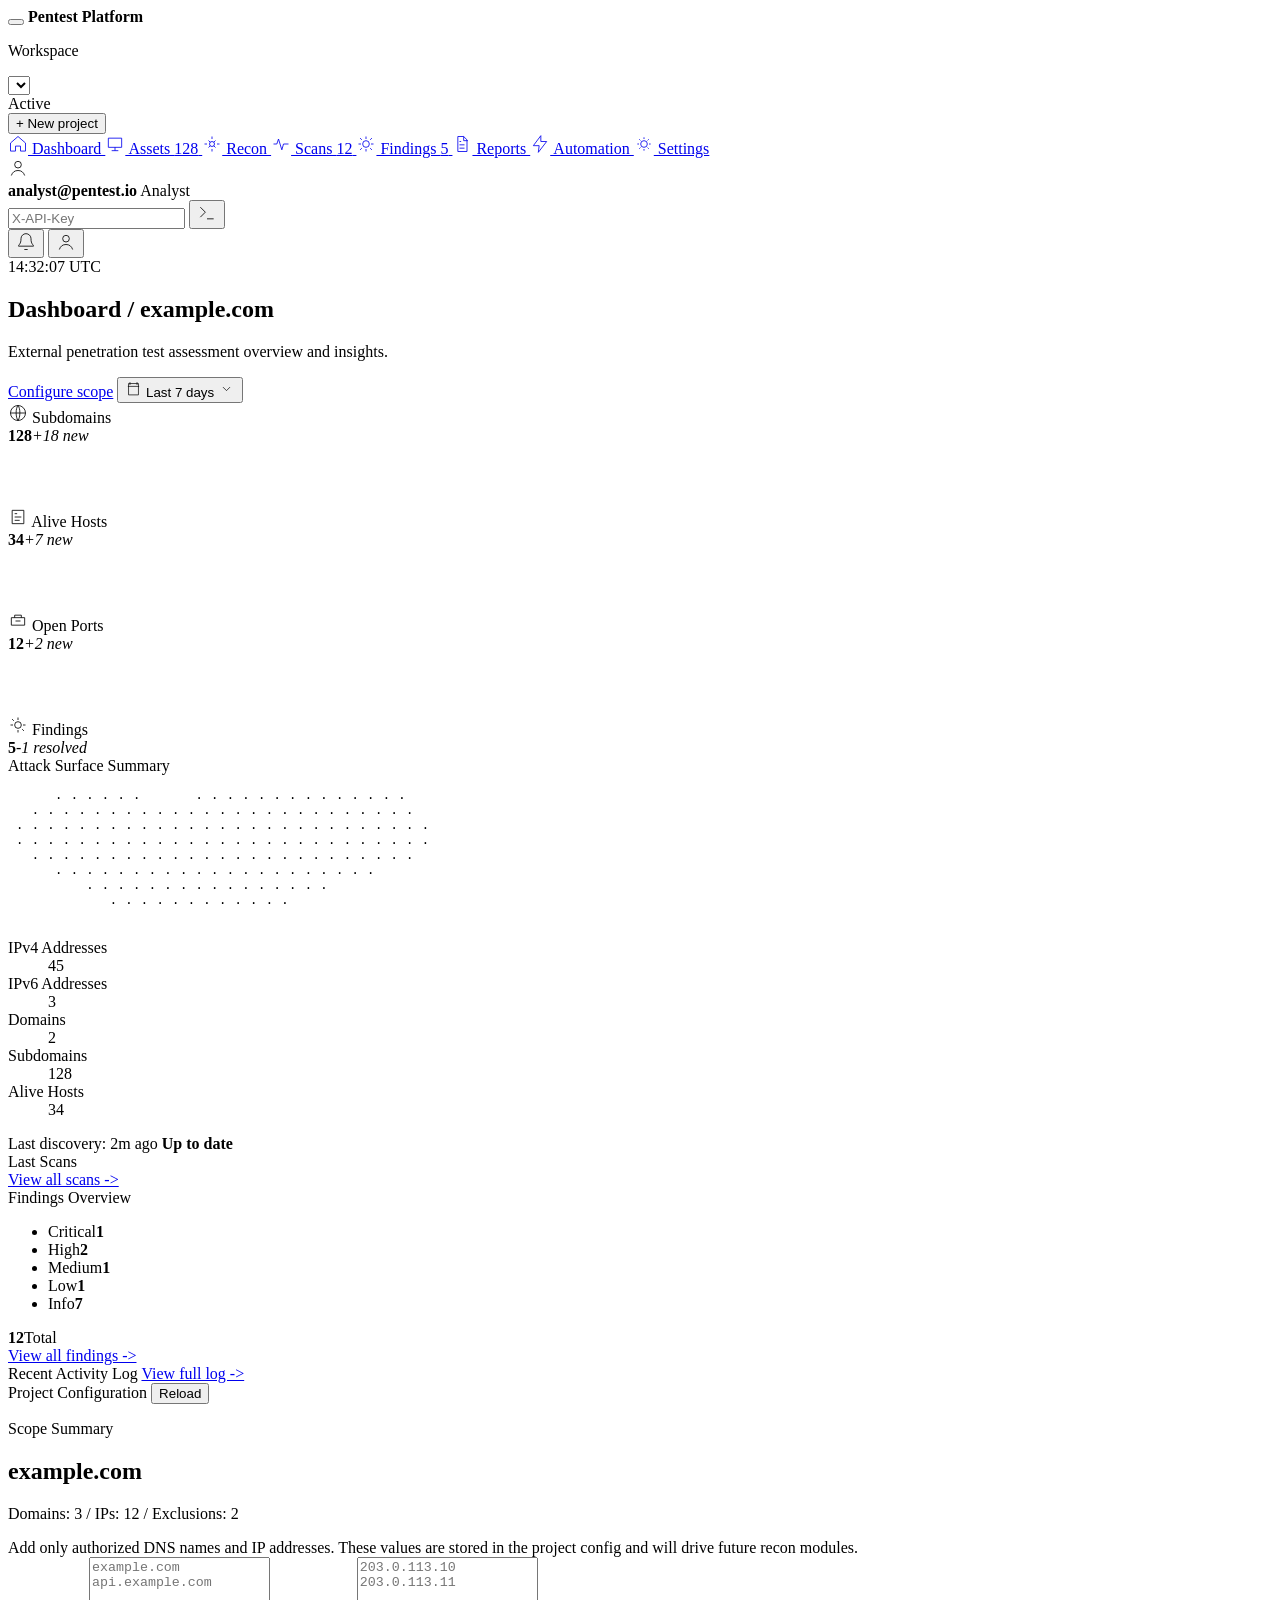
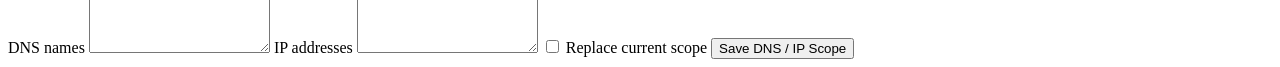
==== commit 2b249dff: "new UI" ====
--- a/app/static/index.html
+++ b/app/static/index.html
@@ -4,7 +4,7 @@
     <meta charset="utf-8" />
     <meta name="viewport" content="width=device-width, initial-scale=1" />
     <title>Pentest Platform</title>
-    <link rel="stylesheet" href="/static/styles.css" />
+    <link rel="stylesheet" href="/static/styles.css?v=20260519-ui3" />
   </head>
   <body>
     <div class="app-shell">
@@ -41,45 +41,45 @@
 
         <nav class="nav-list" aria-label="Dashboard navigation">
           <a class="active" href="#dashboard">
-            <svg viewBox="0 0 24 24"><path d="M3 10.8 12 3l9 7.8v9.7h-6v-6H9v6H3z" /></svg>
+            <svg width="20" height="20" viewBox="0 0 24 24" fill="none" stroke="currentColor"><path d="M3 10.8 12 3l9 7.8v9.7h-6v-6H9v6H3z" /></svg>
             Dashboard
           </a>
           <a href="#assets">
-            <svg viewBox="0 0 24 24"><path d="M4 5h16v11H4zM8 20h8M12 16v4" /></svg>
+            <svg width="20" height="20" viewBox="0 0 24 24" fill="none" stroke="currentColor"><path d="M4 5h16v11H4zM8 20h8M12 16v4" /></svg>
             Assets
             <span id="assets-badge">128</span>
           </a>
           <a href="#recon">
-            <svg viewBox="0 0 24 24"><path d="M12 3v3M12 18v3M3 12h3M18 12h3M7.8 7.8l2.1 2.1M14.1 14.1l2.1 2.1M16.2 7.8l-2.1 2.1M9.9 14.1l-2.1 2.1" /><circle cx="12" cy="12" r="3" /></svg>
+            <svg width="20" height="20" viewBox="0 0 24 24" fill="none" stroke="currentColor"><path d="M12 3v3M12 18v3M3 12h3M18 12h3M7.8 7.8l2.1 2.1M14.1 14.1l2.1 2.1M16.2 7.8l-2.1 2.1M9.9 14.1l-2.1 2.1" /><circle cx="12" cy="12" r="3" /></svg>
             Recon
           </a>
           <a href="#scans">
-            <svg viewBox="0 0 24 24"><path d="M3 12h4l2-6 4 13 2-7h6" /></svg>
+            <svg width="20" height="20" viewBox="0 0 24 24" fill="none" stroke="currentColor"><path d="M3 12h4l2-6 4 13 2-7h6" /></svg>
             Scans
             <span>12</span>
           </a>
           <a href="#findings">
-            <svg viewBox="0 0 24 24"><path d="M12 3v3M12 18v3M4.9 4.9 7 7M17 17l2.1 2.1M3 12h3M18 12h3M4.9 19.1 7 17M17 7l2.1-2.1" /><circle cx="12" cy="12" r="4" /></svg>
+            <svg width="20" height="20" viewBox="0 0 24 24" fill="none" stroke="currentColor"><path d="M12 3v3M12 18v3M4.9 4.9 7 7M17 17l2.1 2.1M3 12h3M18 12h3M4.9 19.1 7 17M17 7l2.1-2.1" /><circle cx="12" cy="12" r="4" /></svg>
             Findings
             <span>5</span>
           </a>
           <a href="#reports">
-            <svg viewBox="0 0 24 24"><path d="M7 3h7l4 4v14H7zM14 3v5h5M9 13h6M9 17h6M9 9h2" /></svg>
+            <svg width="20" height="20" viewBox="0 0 24 24" fill="none" stroke="currentColor"><path d="M7 3h7l4 4v14H7zM14 3v5h5M9 13h6M9 17h6M9 9h2" /></svg>
             Reports
           </a>
           <a href="#automation">
-            <svg viewBox="0 0 24 24"><path d="m13 2-9 12h7l-1 8 10-13h-7z" /></svg>
+            <svg width="20" height="20" viewBox="0 0 24 24" fill="none" stroke="currentColor"><path d="m13 2-9 12h7l-1 8 10-13h-7z" /></svg>
             Automation
           </a>
           <a href="#project-config">
-            <svg viewBox="0 0 24 24"><path d="M12 8a4 4 0 1 0 0 8 4 4 0 0 0 0-8z" /><path d="M4 12h2M18 12h2M12 4v2M12 18v2M6.3 6.3l1.4 1.4M16.3 16.3l1.4 1.4M17.7 6.3l-1.4 1.4M7.7 16.3l-1.4 1.4" /></svg>
+            <svg width="20" height="20" viewBox="0 0 24 24" fill="none" stroke="currentColor"><path d="M12 8a4 4 0 1 0 0 8 4 4 0 0 0 0-8z" /><path d="M4 12h2M18 12h2M12 4v2M12 18v2M6.3 6.3l1.4 1.4M16.3 16.3l1.4 1.4M17.7 6.3l-1.4 1.4M7.7 16.3l-1.4 1.4" /></svg>
             Settings
           </a>
         </nav>
 
         <footer class="analyst-card">
           <div class="avatar-icon">
-            <svg viewBox="0 0 24 24"><circle cx="12" cy="8" r="4" /><path d="M4 21c1.4-4 4-6 8-6s6.6 2 8 6" /></svg>
+            <svg width="20" height="20" viewBox="0 0 24 24" fill="none" stroke="currentColor"><circle cx="12" cy="8" r="4" /><path d="M4 21c1.4-4 4-6 8-6s6.6 2 8 6" /></svg>
           </div>
           <div>
             <strong>analyst@pentest.io</strong>
@@ -95,14 +95,14 @@
             <form id="api-key-form" class="api-key-form">
               <input id="api-key" type="password" autocomplete="off" placeholder="X-API-Key" />
               <button class="top-icon-button" type="submit" title="Save API key">
-                <svg viewBox="0 0 24 24"><path d="m4 17 6-6-6-6M12 19h8" /></svg>
+                <svg width="20" height="20" viewBox="0 0 24 24" fill="none" stroke="currentColor"><path d="m4 17 6-6-6-6M12 19h8" /></svg>
               </button>
             </form>
             <button class="top-icon-button" type="button" title="Notifications">
-              <svg viewBox="0 0 24 24"><path d="M18 8a6 6 0 0 0-12 0c0 7-3 7-3 9h18c0-2-3-2-3-9M10 21h4" /></svg>
+              <svg width="20" height="20" viewBox="0 0 24 24" fill="none" stroke="currentColor"><path d="M18 8a6 6 0 0 0-12 0c0 7-3 7-3 9h18c0-2-3-2-3-9M10 21h4" /></svg>
             </button>
             <button class="top-icon-button" type="button" title="Account">
-              <svg viewBox="0 0 24 24"><circle cx="12" cy="8" r="4" /><path d="M4 21c1.4-4 4-6 8-6s6.6 2 8 6" /></svg>
+              <svg width="20" height="20" viewBox="0 0 24 24" fill="none" stroke="currentColor"><circle cx="12" cy="8" r="4" /><path d="M4 21c1.4-4 4-6 8-6s6.6 2 8 6" /></svg>
             </button>
             <div class="clock"><span id="utc-clock">14:32:07 UTC</span><i></i></div>
           </div>
@@ -117,9 +117,9 @@
             <div class="heading-actions">
               <a class="config-link" href="#project-config">Configure scope</a>
               <button class="date-filter" type="button">
-                <svg viewBox="0 0 24 24"><path d="M7 3v4M17 3v4M4 9h16M5 5h14v16H5z" /></svg>
+                <svg width="17" height="17" viewBox="0 0 24 24" fill="none" stroke="currentColor"><path d="M7 3v4M17 3v4M4 9h16M5 5h14v16H5z" /></svg>
                 Last 7 days
-                <svg viewBox="0 0 24 24"><path d="m7 10 5 5 5-5" /></svg>
+                <svg width="17" height="17" viewBox="0 0 24 24" fill="none" stroke="currentColor"><path d="m7 10 5 5 5-5" /></svg>
               </button>
             </div>
           </section>
@@ -127,12 +127,12 @@
           <section class="metric-grid" aria-label="Security metrics">
             <article class="metric-card">
               <div class="metric-head">
-                <svg viewBox="0 0 24 24"><circle cx="12" cy="12" r="9" /><path d="M3 12h18M12 3c3 3.5 3 14 0 18M12 3c-3 3.5-3 14 0 18" /></svg>
+                <svg width="20" height="20" viewBox="0 0 24 24" fill="none" stroke="currentColor"><circle cx="12" cy="12" r="9" /><path d="M3 12h18M12 3c3 3.5 3 14 0 18M12 3c-3 3.5-3 14 0 18" /></svg>
                 <span>Subdomains</span>
               </div>
               <div class="metric-body">
                 <div><strong id="metric-subdomains">128</strong><em id="metric-subdomains-delta">+18 new</em></div>
-                <svg class="sparkline" viewBox="0 0 130 54">
+                <svg class="sparkline" width="140" height="58" viewBox="0 0 130 54" fill="none">
                   <path d="M4 42 18 38 28 40 40 30 52 36 65 19 78 34 90 22 101 21 114 10 126 4" />
                 </svg>
               </div>
@@ -140,12 +140,12 @@
 
             <article class="metric-card">
               <div class="metric-head">
-                <svg viewBox="0 0 24 24"><path d="M5 4h14v16H5zM8 8h3M8 12h8M8 16h6" /></svg>
+                <svg width="20" height="20" viewBox="0 0 24 24" fill="none" stroke="currentColor"><path d="M5 4h14v16H5zM8 8h3M8 12h8M8 16h6" /></svg>
                 <span>Alive Hosts</span>
               </div>
               <div class="metric-body">
                 <div><strong id="metric-alive">34</strong><em id="metric-alive-delta">+7 new</em></div>
-                <svg class="sparkline" viewBox="0 0 130 54">
+                <svg class="sparkline" width="140" height="58" viewBox="0 0 130 54" fill="none">
                   <path d="M3 44 16 44 28 31 40 41 52 20 65 36 77 25 88 30 100 10 112 27 126 2" />
                 </svg>
               </div>
@@ -153,12 +153,12 @@
 
             <article class="metric-card">
               <div class="metric-head">
-                <svg viewBox="0 0 24 24"><path d="M4 8h16v9H4zM8 8V5h8v3M9 12h6" /></svg>
+                <svg width="20" height="20" viewBox="0 0 24 24" fill="none" stroke="currentColor"><path d="M4 8h16v9H4zM8 8V5h8v3M9 12h6" /></svg>
                 <span>Open Ports</span>
               </div>
               <div class="metric-body">
                 <div><strong id="metric-ports">12</strong><em>+2 new</em></div>
-                <svg class="sparkline" viewBox="0 0 130 54">
+                <svg class="sparkline" width="140" height="58" viewBox="0 0 130 54" fill="none">
                   <path d="M4 43 15 40 27 43 39 33 52 37 64 29 76 35 88 17 101 25 113 12 125 18" />
                 </svg>
               </div>
@@ -166,7 +166,7 @@
 
             <article class="metric-card findings-card">
               <div class="metric-head">
-                <svg viewBox="0 0 24 24"><path d="M12 3v3M12 18v3M4.9 4.9 7 7M17 17l2.1 2.1M3 12h3M18 12h3" /><circle cx="12" cy="12" r="4" /></svg>
+                <svg width="20" height="20" viewBox="0 0 24 24" fill="none" stroke="currentColor"><path d="M12 3v3M12 18v3M4.9 4.9 7 7M17 17l2.1 2.1M3 12h3M18 12h3" /><circle cx="12" cy="12" r="4" /></svg>
                 <span>Findings</span>
               </div>
               <div class="metric-body">
@@ -274,6 +274,6 @@
     </div>
 
     <div id="notice" class="notice" hidden></div>
-    <script src="/static/app.js"></script>
+    <script src="/static/app.js?v=20260519-ui3"></script>
   </body>
 </html>
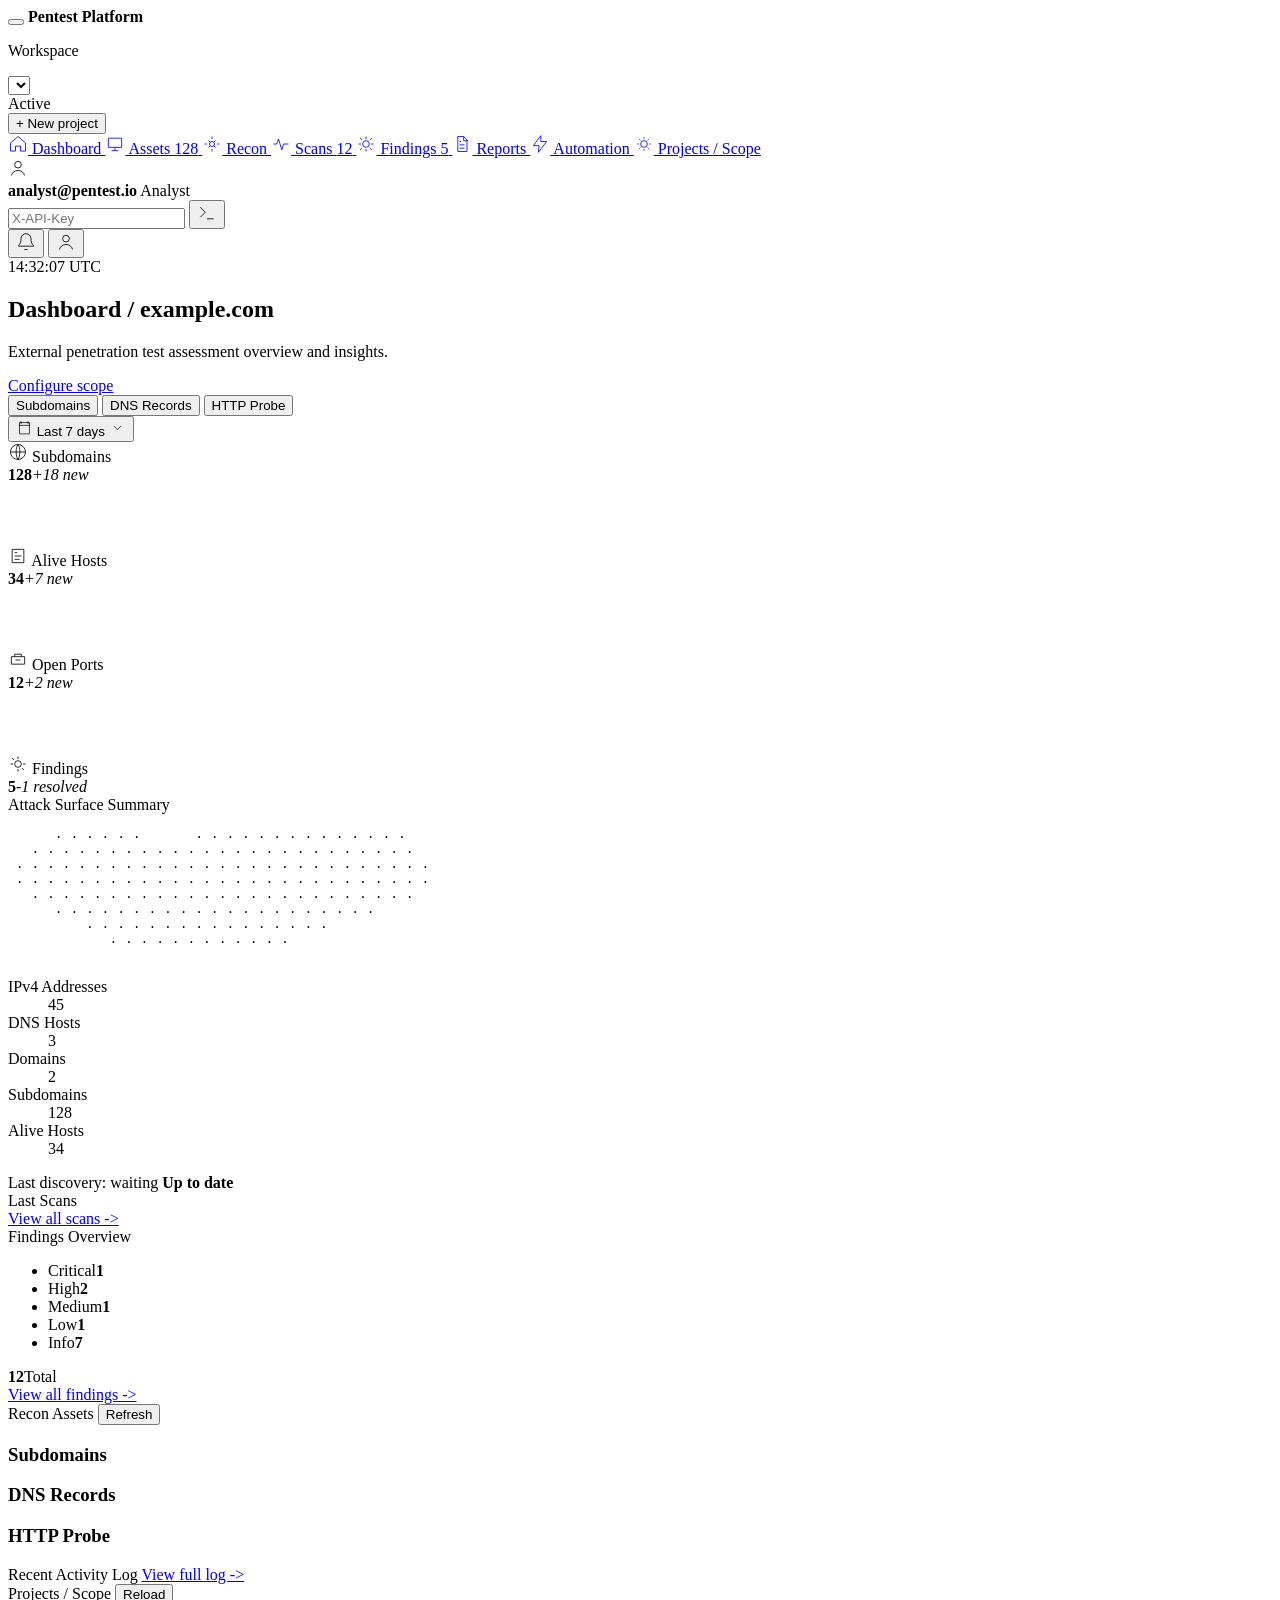
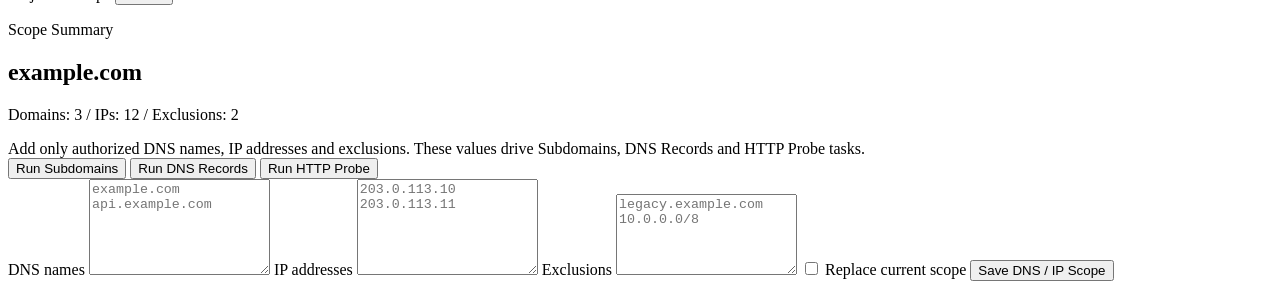
==== commit 506d11c5: "add project in UI" ====
--- a/app/static/index.html
+++ b/app/static/index.html
@@ -56,12 +56,12 @@
           <a href="#scans">
             <svg width="20" height="20" viewBox="0 0 24 24" fill="none" stroke="currentColor"><path d="M3 12h4l2-6 4 13 2-7h6" /></svg>
             Scans
-            <span>12</span>
+            <span id="scans-badge">12</span>
           </a>
           <a href="#findings">
             <svg width="20" height="20" viewBox="0 0 24 24" fill="none" stroke="currentColor"><path d="M12 3v3M12 18v3M4.9 4.9 7 7M17 17l2.1 2.1M3 12h3M18 12h3M4.9 19.1 7 17M17 7l2.1-2.1" /><circle cx="12" cy="12" r="4" /></svg>
             Findings
-            <span>5</span>
+            <span id="findings-badge">5</span>
           </a>
           <a href="#reports">
             <svg width="20" height="20" viewBox="0 0 24 24" fill="none" stroke="currentColor"><path d="M7 3h7l4 4v14H7zM14 3v5h5M9 13h6M9 17h6M9 9h2" /></svg>
@@ -73,7 +73,7 @@
           </a>
           <a href="#project-config">
             <svg width="20" height="20" viewBox="0 0 24 24" fill="none" stroke="currentColor"><path d="M12 8a4 4 0 1 0 0 8 4 4 0 0 0 0-8z" /><path d="M4 12h2M18 12h2M12 4v2M12 18v2M6.3 6.3l1.4 1.4M16.3 16.3l1.4 1.4M17.7 6.3l-1.4 1.4M7.7 16.3l-1.4 1.4" /></svg>
-            Settings
+            Projects / Scope
           </a>
         </nav>
 
@@ -116,6 +116,11 @@
             </div>
             <div class="heading-actions">
               <a class="config-link" href="#project-config">Configure scope</a>
+              <div class="quick-actions">
+                <button class="run-task" data-task="subfinder" type="button">Subdomains</button>
+                <button class="run-task" data-task="dns-records" type="button">DNS Records</button>
+                <button class="run-task" data-task="httpx-root" type="button">HTTP Probe</button>
+              </div>
               <button class="date-filter" type="button">
                 <svg width="17" height="17" viewBox="0 0 24 24" fill="none" stroke="currentColor"><path d="M7 3v4M17 3v4M4 9h16M5 5h14v16H5z" /></svg>
                 Last 7 days
@@ -157,7 +162,7 @@
                 <span>Open Ports</span>
               </div>
               <div class="metric-body">
-                <div><strong id="metric-ports">12</strong><em>+2 new</em></div>
+                <div><strong id="metric-ports">12</strong><em id="metric-ports-delta">+2 new</em></div>
                 <svg class="sparkline" width="140" height="58" viewBox="0 0 130 54" fill="none">
                   <path d="M4 43 15 40 27 43 39 33 52 37 64 29 76 35 88 17 101 25 113 12 125 18" />
                 </svg>
@@ -170,7 +175,7 @@
                 <span>Findings</span>
               </div>
               <div class="metric-body">
-                <div><strong>5</strong><em class="resolved">-1 resolved</em></div>
+                <div><strong id="metric-findings">5</strong><em id="metric-findings-delta" class="resolved">-1 resolved</em></div>
                 <div class="small-donut"></div>
               </div>
             </article>
@@ -196,15 +201,15 @@
                 <span class="map-dot dot-4"></span>
                 <dl class="surface-stats">
                   <div><dt>IPv4 Addresses</dt><dd id="stat-ipv4">45</dd></div>
-                  <div><dt>IPv6 Addresses</dt><dd>3</dd></div>
+                  <div><dt>DNS Hosts</dt><dd id="stat-dns-hosts">3</dd></div>
                   <div><dt>Domains</dt><dd id="stat-domains">2</dd></div>
                   <div><dt>Subdomains</dt><dd id="stat-subdomains">128</dd></div>
                   <div><dt>Alive Hosts</dt><dd id="stat-alive">34</dd></div>
                 </dl>
               </div>
               <footer class="panel-footer">
-                <span>Last discovery: 2m ago</span>
-                <strong>Up to date</strong>
+                <span id="last-discovery">Last discovery: waiting</span>
+                <strong id="freshness-state">Up to date</strong>
               </footer>
             </article>
 
@@ -218,16 +223,37 @@
               <header class="panel-title">Findings Overview</header>
               <div class="findings-layout">
                 <ul class="finding-legend">
-                  <li><i class="critical"></i><span>Critical</span><strong>1</strong></li>
-                  <li><i class="high"></i><span>High</span><strong>2</strong></li>
-                  <li><i class="medium"></i><span>Medium</span><strong>1</strong></li>
-                  <li><i class="low"></i><span>Low</span><strong>1</strong></li>
-                  <li><i class="info"></i><span>Info</span><strong>7</strong></li>
+                  <li><i class="critical"></i><span>Critical</span><strong id="finding-critical">1</strong></li>
+                  <li><i class="high"></i><span>High</span><strong id="finding-high">2</strong></li>
+                  <li><i class="medium"></i><span>Medium</span><strong id="finding-medium">1</strong></li>
+                  <li><i class="low"></i><span>Low</span><strong id="finding-low">1</strong></li>
+                  <li><i class="info"></i><span>Info</span><strong id="finding-info">7</strong></li>
                 </ul>
-                <div class="large-donut"><strong>12</strong><span>Total</span></div>
+                <div class="large-donut"><strong id="finding-total">12</strong><span>Total</span></div>
               </div>
               <a class="panel-link" href="#findings">View all findings -></a>
             </article>
+          </section>
+
+          <section id="recon" class="panel assets-panel">
+            <header class="panel-title row-title">
+              <span>Recon Assets</span>
+              <button id="refresh-recon" type="button" class="inline-action">Refresh</button>
+            </header>
+            <div class="assets-grid">
+              <div class="asset-column">
+                <h3>Subdomains</h3>
+                <div id="subdomain-list" class="asset-list"></div>
+              </div>
+              <div class="asset-column">
+                <h3>DNS Records</h3>
+                <div id="dns-record-list" class="asset-list"></div>
+              </div>
+              <div class="asset-column">
+                <h3>HTTP Probe</h3>
+                <div id="http-probe-list" class="asset-list"></div>
+              </div>
+            </div>
           </section>
 
           <section id="logs" class="panel activity-panel">
@@ -240,7 +266,7 @@
 
           <section id="project-config" class="panel config-panel">
             <header class="panel-title row-title">
-              <span>Project Configuration</span>
+              <span>Projects / Scope</span>
               <button id="refresh-detail" type="button" class="inline-action">Reload</button>
             </header>
             <div class="config-grid">
@@ -249,7 +275,12 @@
                 <h2 id="config-project-title">example.com</h2>
                 <p id="scope-summary-text">Domains: 3 / IPs: 12 / Exclusions: 2</p>
                 <div class="config-note">
-                  Add only authorized DNS names and IP addresses. These values are stored in the project config and will drive future recon modules.
+                  Add only authorized DNS names, IP addresses and exclusions. These values drive Subdomains, DNS Records and HTTP Probe tasks.
+                </div>
+                <div class="scope-actions">
+                  <button class="run-task" data-task="subfinder" type="button">Run Subdomains</button>
+                  <button class="run-task" data-task="dns-records" type="button">Run DNS Records</button>
+                  <button class="run-task" data-task="httpx-root" type="button">Run HTTP Probe</button>
                 </div>
               </div>
               <form id="scope-form" class="scope-form">
@@ -261,6 +292,10 @@
                   IP addresses
                   <textarea name="ips" rows="6" placeholder="203.0.113.10&#10;203.0.113.11"></textarea>
                 </label>
+                <label>
+                  Exclusions
+                  <textarea name="exclusions" rows="5" placeholder="legacy.example.com&#10;10.0.0.0/8"></textarea>
+                </label>
                 <label class="check-row">
                   <input type="checkbox" name="replace" />
                   Replace current scope
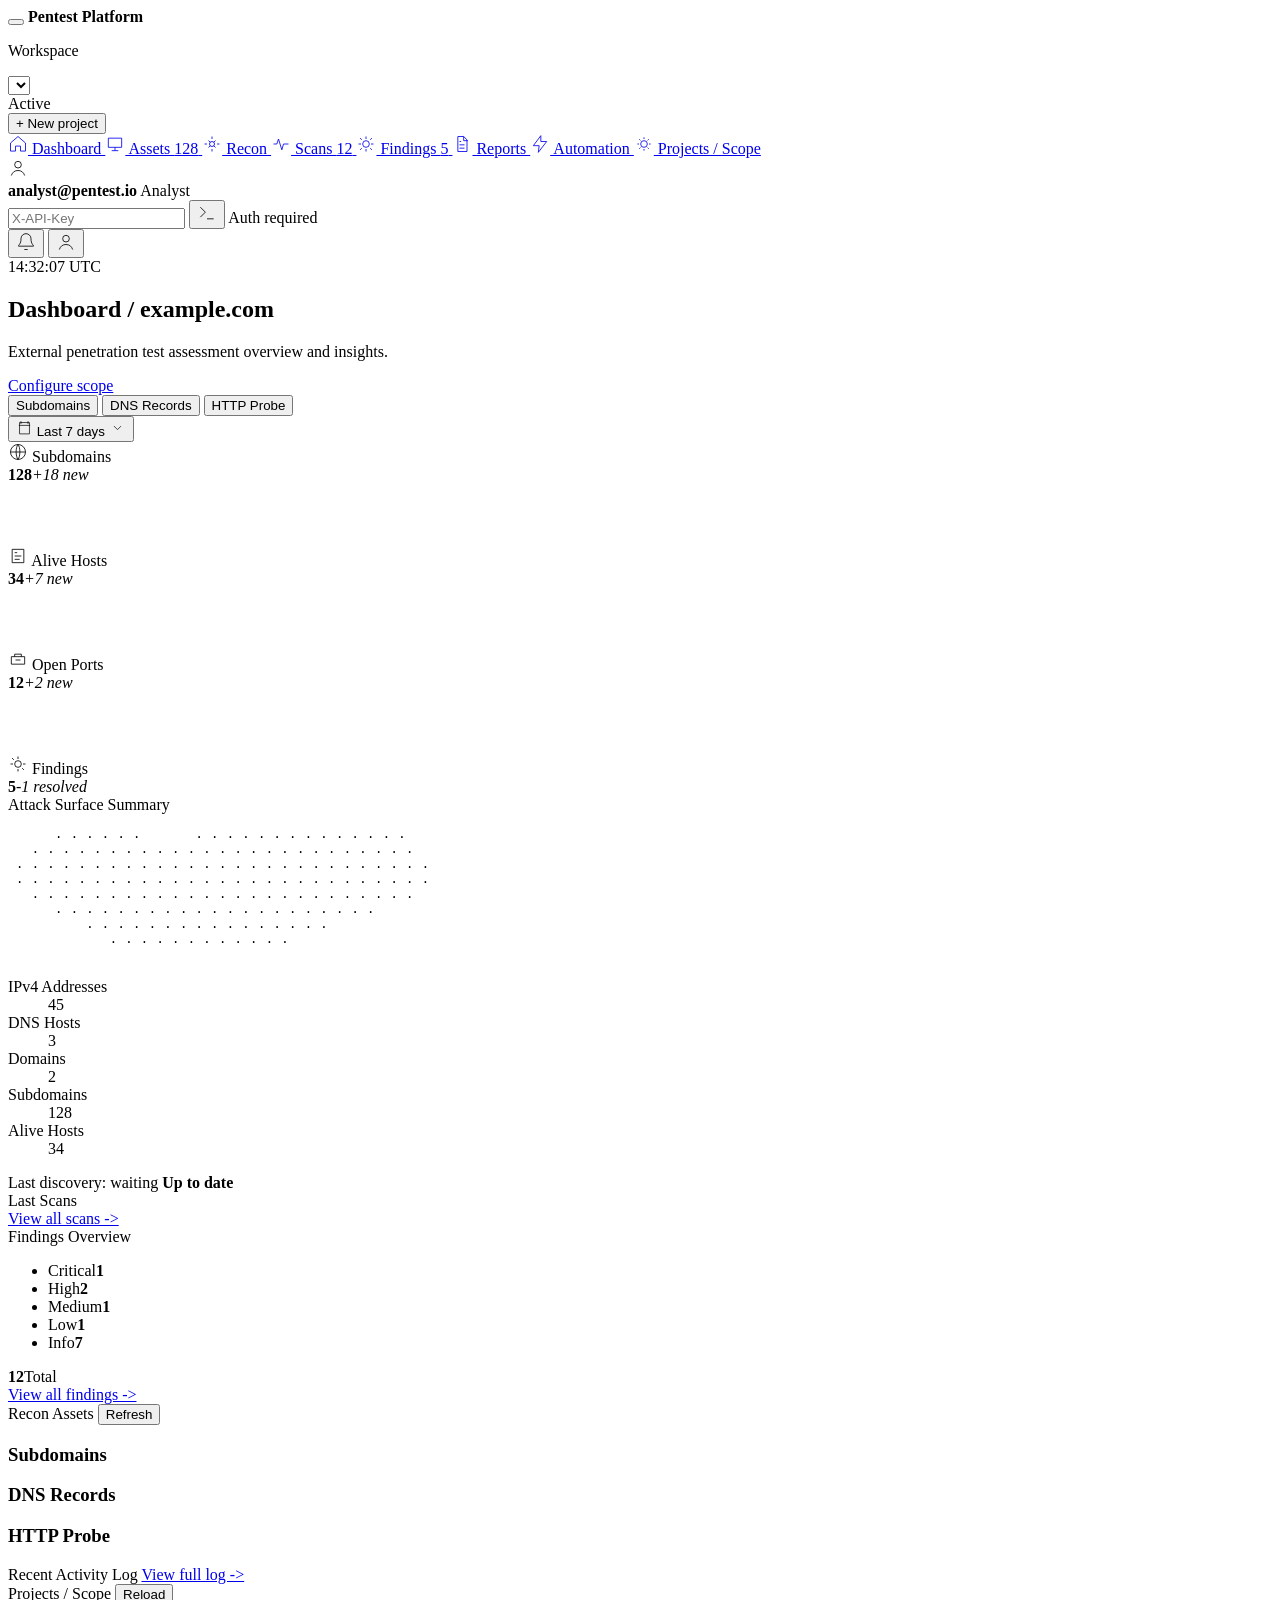
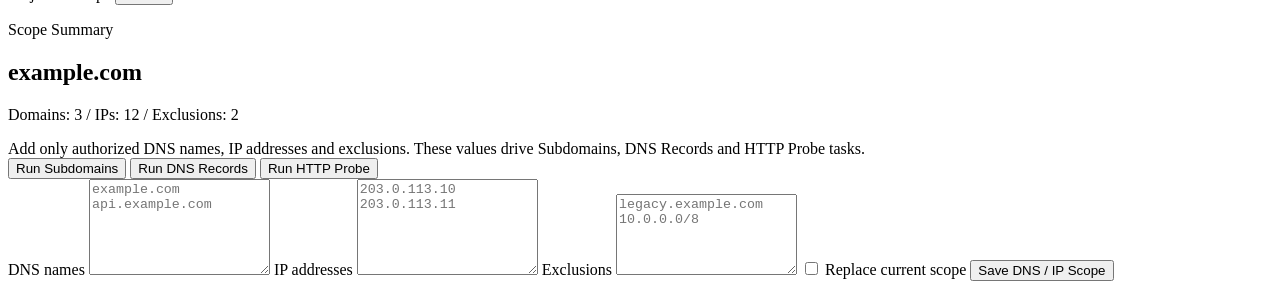
==== commit 061e3ac0: "debug api" ====
--- a/app/static/index.html
+++ b/app/static/index.html
@@ -97,6 +97,7 @@
               <button class="top-icon-button" type="submit" title="Save API key">
                 <svg width="20" height="20" viewBox="0 0 24 24" fill="none" stroke="currentColor"><path d="m4 17 6-6-6-6M12 19h8" /></svg>
               </button>
+              <span id="auth-state" class="auth-state">Auth required</span>
             </form>
             <button class="top-icon-button" type="button" title="Notifications">
               <svg width="20" height="20" viewBox="0 0 24 24" fill="none" stroke="currentColor"><path d="M18 8a6 6 0 0 0-12 0c0 7-3 7-3 9h18c0-2-3-2-3-9M10 21h4" /></svg>
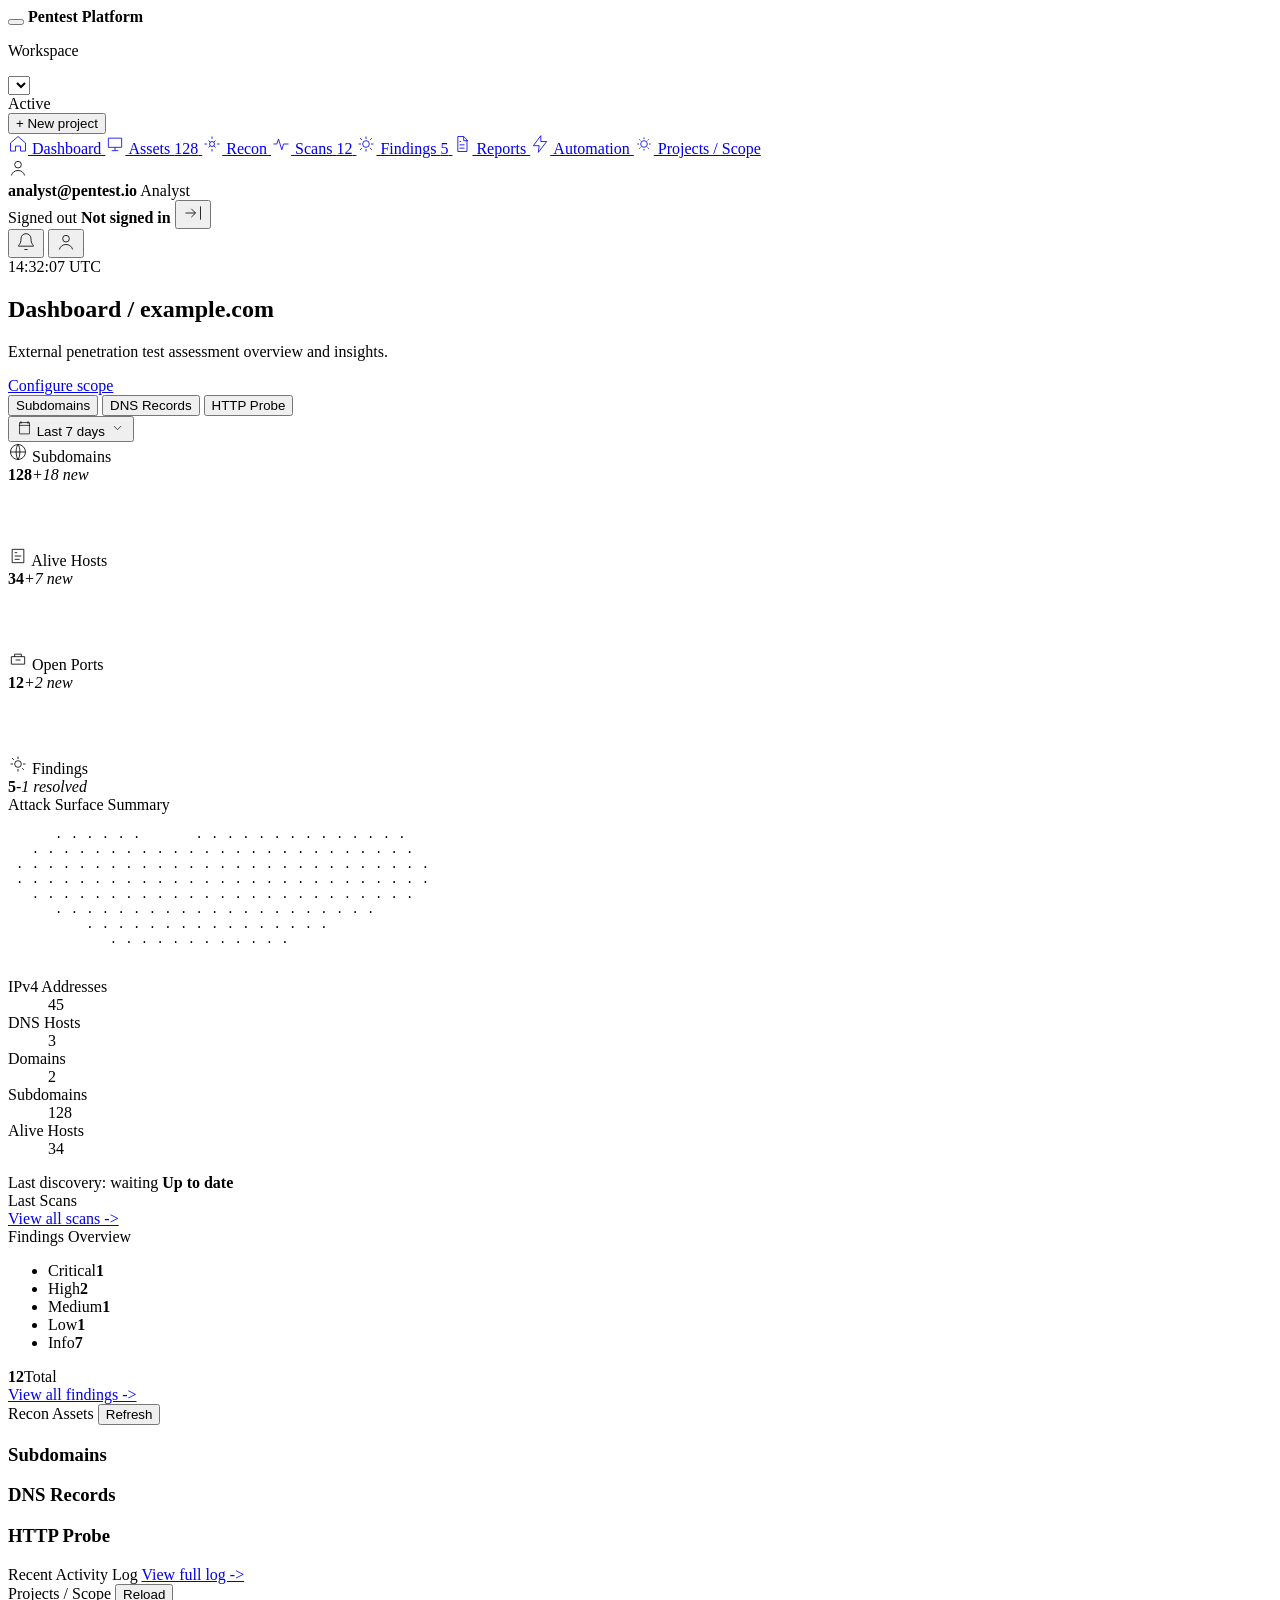
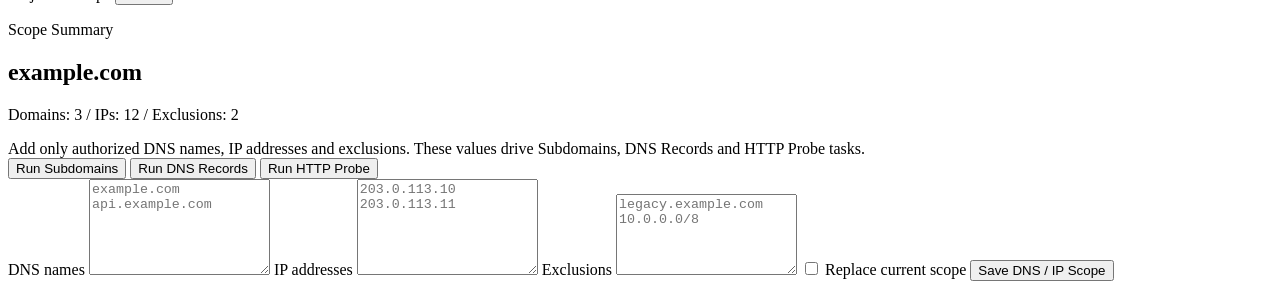
==== commit 7c0f17fa: "auth" ====
--- a/app/static/index.html
+++ b/app/static/index.html
@@ -75,6 +75,10 @@
             <svg width="20" height="20" viewBox="0 0 24 24" fill="none" stroke="currentColor"><path d="M12 8a4 4 0 1 0 0 8 4 4 0 0 0 0-8z" /><path d="M4 12h2M18 12h2M12 4v2M12 18v2M6.3 6.3l1.4 1.4M16.3 16.3l1.4 1.4M17.7 6.3l-1.4 1.4M7.7 16.3l-1.4 1.4" /></svg>
             Projects / Scope
           </a>
+          <a id="admin-nav-link" href="#system-admin" hidden>
+            <svg width="20" height="20" viewBox="0 0 24 24" fill="none" stroke="currentColor"><path d="M12 3 4 6v6c0 5 3.4 8 8 9 4.6-1 8-4 8-9V6z" /><path d="M9 12l2 2 4-5" /></svg>
+            Admin
+          </a>
         </nav>
 
         <footer class="analyst-card">
@@ -92,13 +96,13 @@
         <header class="topbar">
           <div></div>
           <div class="top-actions">
-            <form id="api-key-form" class="api-key-form">
-              <input id="api-key" type="password" autocomplete="off" placeholder="X-API-Key" />
-              <button class="top-icon-button" type="submit" title="Save API key">
-                <svg width="20" height="20" viewBox="0 0 24 24" fill="none" stroke="currentColor"><path d="m4 17 6-6-6-6M12 19h8" /></svg>
+            <div id="user-menu" class="user-menu">
+              <span id="auth-state" class="auth-state">Signed out</span>
+              <strong id="current-user">Not signed in</strong>
+              <button id="logout-button" class="top-icon-button" type="button" title="Log out">
+                <svg width="20" height="20" viewBox="0 0 24 24" fill="none" stroke="currentColor"><path d="M10 17l5-5-5-5M15 12H3M21 4v16" /></svg>
               </button>
-              <span id="auth-state" class="auth-state">Auth required</span>
-            </form>
+            </div>
             <button class="top-icon-button" type="button" title="Notifications">
               <svg width="20" height="20" viewBox="0 0 24 24" fill="none" stroke="currentColor"><path d="M18 8a6 6 0 0 0-12 0c0 7-3 7-3 9h18c0-2-3-2-3-9M10 21h4" /></svg>
             </button>
@@ -305,8 +309,61 @@
               </form>
             </div>
           </section>
+
+          <section id="system-admin" class="panel admin-panel" hidden>
+            <header class="panel-title row-title">
+              <span>Users / Audit Log</span>
+              <button id="refresh-admin" type="button" class="inline-action">Refresh</button>
+            </header>
+            <div class="admin-grid">
+              <form id="create-user-form" class="admin-form">
+                <label>
+                  Username
+                  <input name="username" placeholder="analyst@example.com" required />
+                </label>
+                <label>
+                  Role
+                  <select name="role">
+                    <option value="analyst">Analyst</option>
+                    <option value="viewer">Viewer</option>
+                    <option value="admin">Admin</option>
+                  </select>
+                </label>
+                <label>
+                  Temporary password
+                  <input name="password" type="password" minlength="12" required />
+                </label>
+                <button class="primary-action" type="submit">Create User</button>
+              </form>
+              <div>
+                <h3>Users</h3>
+                <div id="users-list" class="admin-list"></div>
+              </div>
+              <div>
+                <h3>Audit Events</h3>
+                <div id="audit-list" class="admin-list"></div>
+              </div>
+            </div>
+          </section>
         </main>
       </div>
+    </div>
+
+    <div id="login-screen" class="login-screen" hidden>
+      <form id="login-form" class="login-panel">
+        <p class="section-label">Secure access</p>
+        <h2>Pentest Platform</h2>
+        <p id="login-hint">Sign in with your platform account.</p>
+        <label>
+          Username
+          <input name="username" autocomplete="username" placeholder="admin" required />
+        </label>
+        <label>
+          Password
+          <input name="password" type="password" autocomplete="current-password" required />
+        </label>
+        <button class="primary-action" type="submit">Sign in</button>
+      </form>
     </div>
 
     <div id="notice" class="notice" hidden></div>
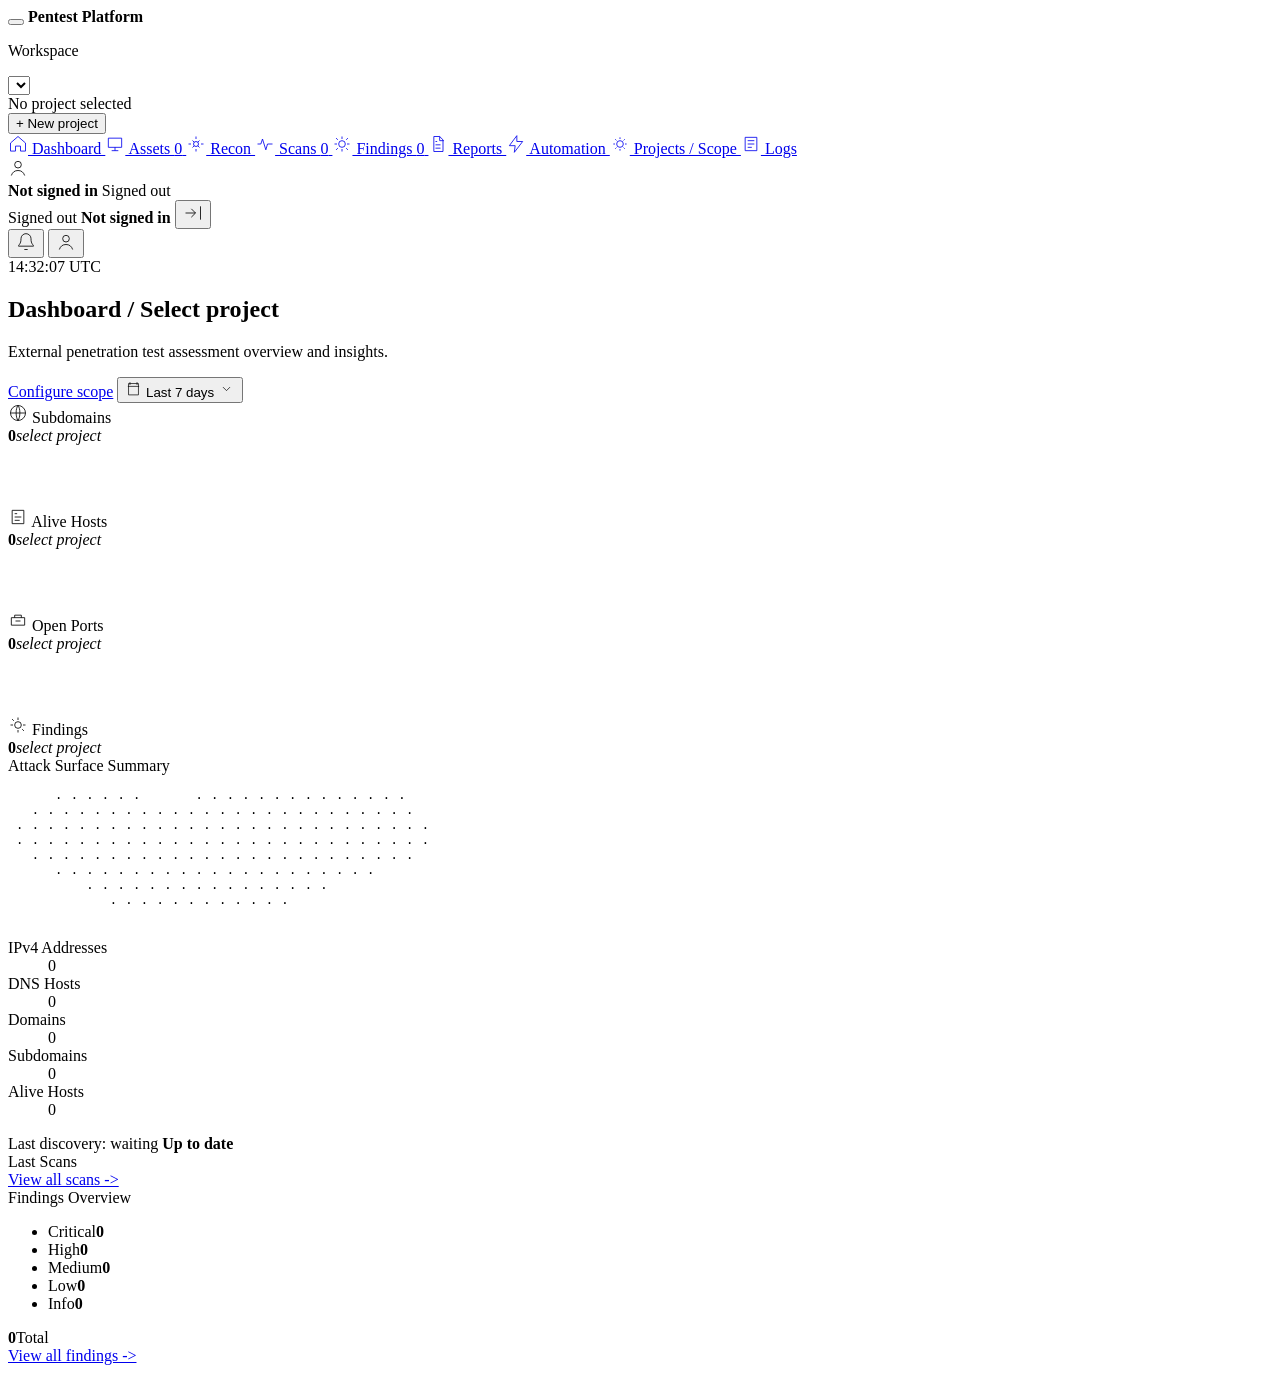
==== commit 2a3a8450: "Edit UI" ====
--- a/app/static/index.html
+++ b/app/static/index.html
@@ -4,7 +4,7 @@
     <meta charset="utf-8" />
     <meta name="viewport" content="width=device-width, initial-scale=1" />
     <title>Pentest Platform</title>
-    <link rel="stylesheet" href="/static/styles.css?v=20260519-ui3" />
+    <link rel="stylesheet" href="/static/styles.css?v=20260519-ui4" />
   </head>
   <body>
     <div class="app-shell">
@@ -19,7 +19,7 @@
         <section class="workspace-card">
           <p class="section-label">Workspace</p>
           <select id="project-select" aria-label="Current project"></select>
-          <div class="active-line"><span></span>Active</div>
+          <div id="workspace-status" class="active-line idle"><span></span>No project selected</div>
           <button id="new-project-toggle" class="ghost-action" type="button">+ New project</button>
         </section>
 
@@ -40,42 +40,46 @@
         </form>
 
         <nav class="nav-list" aria-label="Dashboard navigation">
-          <a class="active" href="#dashboard">
+          <a class="active" href="#dashboard" data-view-link="dashboard">
             <svg width="20" height="20" viewBox="0 0 24 24" fill="none" stroke="currentColor"><path d="M3 10.8 12 3l9 7.8v9.7h-6v-6H9v6H3z" /></svg>
             Dashboard
           </a>
-          <a href="#assets">
+          <a href="#assets" data-view-link="assets">
             <svg width="20" height="20" viewBox="0 0 24 24" fill="none" stroke="currentColor"><path d="M4 5h16v11H4zM8 20h8M12 16v4" /></svg>
             Assets
-            <span id="assets-badge">128</span>
-          </a>
-          <a href="#recon">
+            <span id="assets-badge">0</span>
+          </a>
+          <a href="#recon" data-view-link="recon">
             <svg width="20" height="20" viewBox="0 0 24 24" fill="none" stroke="currentColor"><path d="M12 3v3M12 18v3M3 12h3M18 12h3M7.8 7.8l2.1 2.1M14.1 14.1l2.1 2.1M16.2 7.8l-2.1 2.1M9.9 14.1l-2.1 2.1" /><circle cx="12" cy="12" r="3" /></svg>
             Recon
           </a>
-          <a href="#scans">
+          <a href="#scans" data-view-link="scans">
             <svg width="20" height="20" viewBox="0 0 24 24" fill="none" stroke="currentColor"><path d="M3 12h4l2-6 4 13 2-7h6" /></svg>
             Scans
-            <span id="scans-badge">12</span>
-          </a>
-          <a href="#findings">
+            <span id="scans-badge">0</span>
+          </a>
+          <a href="#findings" data-view-link="findings">
             <svg width="20" height="20" viewBox="0 0 24 24" fill="none" stroke="currentColor"><path d="M12 3v3M12 18v3M4.9 4.9 7 7M17 17l2.1 2.1M3 12h3M18 12h3M4.9 19.1 7 17M17 7l2.1-2.1" /><circle cx="12" cy="12" r="4" /></svg>
             Findings
-            <span id="findings-badge">5</span>
-          </a>
-          <a href="#reports">
+            <span id="findings-badge">0</span>
+          </a>
+          <a href="#reports" data-view-link="reports">
             <svg width="20" height="20" viewBox="0 0 24 24" fill="none" stroke="currentColor"><path d="M7 3h7l4 4v14H7zM14 3v5h5M9 13h6M9 17h6M9 9h2" /></svg>
             Reports
           </a>
-          <a href="#automation">
+          <a href="#automation" data-view-link="automation">
             <svg width="20" height="20" viewBox="0 0 24 24" fill="none" stroke="currentColor"><path d="m13 2-9 12h7l-1 8 10-13h-7z" /></svg>
             Automation
           </a>
-          <a href="#project-config">
+          <a href="#project-config" data-view-link="project-config">
             <svg width="20" height="20" viewBox="0 0 24 24" fill="none" stroke="currentColor"><path d="M12 8a4 4 0 1 0 0 8 4 4 0 0 0 0-8z" /><path d="M4 12h2M18 12h2M12 4v2M12 18v2M6.3 6.3l1.4 1.4M16.3 16.3l1.4 1.4M17.7 6.3l-1.4 1.4M7.7 16.3l-1.4 1.4" /></svg>
             Projects / Scope
           </a>
-          <a id="admin-nav-link" href="#system-admin" hidden>
+          <a href="#logs" data-view-link="logs">
+            <svg width="20" height="20" viewBox="0 0 24 24" fill="none" stroke="currentColor"><path d="M5 4h14v16H5zM8 8h8M8 12h8M8 16h5" /></svg>
+            Logs
+          </a>
+          <a id="admin-nav-link" href="#system-admin" data-view-link="system-admin" hidden>
             <svg width="20" height="20" viewBox="0 0 24 24" fill="none" stroke="currentColor"><path d="M12 3 4 6v6c0 5 3.4 8 8 9 4.6-1 8-4 8-9V6z" /><path d="M9 12l2 2 4-5" /></svg>
             Admin
           </a>
@@ -86,8 +90,8 @@
             <svg width="20" height="20" viewBox="0 0 24 24" fill="none" stroke="currentColor"><circle cx="12" cy="8" r="4" /><path d="M4 21c1.4-4 4-6 8-6s6.6 2 8 6" /></svg>
           </div>
           <div>
-            <strong>analyst@pentest.io</strong>
-            <span>Analyst</span>
+            <strong id="sidebar-user">Not signed in</strong>
+            <span id="sidebar-role">Signed out</span>
           </div>
         </footer>
       </aside>
@@ -114,18 +118,13 @@
         </header>
 
         <main id="dashboard" class="dashboard">
-          <section class="dashboard-heading">
+          <section class="dashboard-heading" data-view="dashboard">
             <div>
-              <h1>Dashboard <span>/</span> <strong id="project-title">example.com</strong></h1>
+              <h1>Dashboard <span>/</span> <strong id="project-title">Select project</strong></h1>
               <p id="project-subtitle">External penetration test assessment overview and insights.</p>
             </div>
             <div class="heading-actions">
-              <a class="config-link" href="#project-config">Configure scope</a>
-              <div class="quick-actions">
-                <button class="run-task" data-task="subfinder" type="button">Subdomains</button>
-                <button class="run-task" data-task="dns-records" type="button">DNS Records</button>
-                <button class="run-task" data-task="httpx-root" type="button">HTTP Probe</button>
-              </div>
+              <a class="config-link" href="#project-config" data-view-link="project-config">Configure scope</a>
               <button class="date-filter" type="button">
                 <svg width="17" height="17" viewBox="0 0 24 24" fill="none" stroke="currentColor"><path d="M7 3v4M17 3v4M4 9h16M5 5h14v16H5z" /></svg>
                 Last 7 days
@@ -134,14 +133,19 @@
             </div>
           </section>
 
-          <section class="metric-grid" aria-label="Security metrics">
+          <section id="project-required" class="panel empty-project-panel" data-view="dashboard" hidden>
+            <header class="panel-title">Project required</header>
+            <p>Select a project in the workspace selector or create a new project to load live dashboard data.</p>
+          </section>
+
+          <section class="metric-grid requires-project" aria-label="Security metrics" data-view="dashboard">
             <article class="metric-card">
               <div class="metric-head">
                 <svg width="20" height="20" viewBox="0 0 24 24" fill="none" stroke="currentColor"><circle cx="12" cy="12" r="9" /><path d="M3 12h18M12 3c3 3.5 3 14 0 18M12 3c-3 3.5-3 14 0 18" /></svg>
                 <span>Subdomains</span>
               </div>
               <div class="metric-body">
-                <div><strong id="metric-subdomains">128</strong><em id="metric-subdomains-delta">+18 new</em></div>
+                <div><strong id="metric-subdomains">0</strong><em id="metric-subdomains-delta">select project</em></div>
                 <svg class="sparkline" width="140" height="58" viewBox="0 0 130 54" fill="none">
                   <path d="M4 42 18 38 28 40 40 30 52 36 65 19 78 34 90 22 101 21 114 10 126 4" />
                 </svg>
@@ -154,7 +158,7 @@
                 <span>Alive Hosts</span>
               </div>
               <div class="metric-body">
-                <div><strong id="metric-alive">34</strong><em id="metric-alive-delta">+7 new</em></div>
+                <div><strong id="metric-alive">0</strong><em id="metric-alive-delta">select project</em></div>
                 <svg class="sparkline" width="140" height="58" viewBox="0 0 130 54" fill="none">
                   <path d="M3 44 16 44 28 31 40 41 52 20 65 36 77 25 88 30 100 10 112 27 126 2" />
                 </svg>
@@ -167,7 +171,7 @@
                 <span>Open Ports</span>
               </div>
               <div class="metric-body">
-                <div><strong id="metric-ports">12</strong><em id="metric-ports-delta">+2 new</em></div>
+                <div><strong id="metric-ports">0</strong><em id="metric-ports-delta">select project</em></div>
                 <svg class="sparkline" width="140" height="58" viewBox="0 0 130 54" fill="none">
                   <path d="M4 43 15 40 27 43 39 33 52 37 64 29 76 35 88 17 101 25 113 12 125 18" />
                 </svg>
@@ -180,13 +184,13 @@
                 <span>Findings</span>
               </div>
               <div class="metric-body">
-                <div><strong id="metric-findings">5</strong><em id="metric-findings-delta" class="resolved">-1 resolved</em></div>
+                <div><strong id="metric-findings">0</strong><em id="metric-findings-delta" class="resolved">select project</em></div>
                 <div class="small-donut"></div>
               </div>
             </article>
           </section>
 
-          <section class="overview-grid">
+          <section class="overview-grid requires-project" data-view="dashboard">
             <article id="assets" class="panel attack-panel">
               <header class="panel-title">Attack Surface Summary</header>
               <div class="attack-summary-body">
@@ -205,11 +209,11 @@
                 <span class="map-dot dot-3"></span>
                 <span class="map-dot dot-4"></span>
                 <dl class="surface-stats">
-                  <div><dt>IPv4 Addresses</dt><dd id="stat-ipv4">45</dd></div>
-                  <div><dt>DNS Hosts</dt><dd id="stat-dns-hosts">3</dd></div>
-                  <div><dt>Domains</dt><dd id="stat-domains">2</dd></div>
-                  <div><dt>Subdomains</dt><dd id="stat-subdomains">128</dd></div>
-                  <div><dt>Alive Hosts</dt><dd id="stat-alive">34</dd></div>
+                  <div><dt>IPv4 Addresses</dt><dd id="stat-ipv4">0</dd></div>
+                  <div><dt>DNS Hosts</dt><dd id="stat-dns-hosts">0</dd></div>
+                  <div><dt>Domains</dt><dd id="stat-domains">0</dd></div>
+                  <div><dt>Subdomains</dt><dd id="stat-subdomains">0</dd></div>
+                  <div><dt>Alive Hosts</dt><dd id="stat-alive">0</dd></div>
                 </dl>
               </div>
               <footer class="panel-footer">
@@ -221,30 +225,56 @@
             <article id="scans" class="panel">
               <header class="panel-title">Last Scans</header>
               <div id="last-scans" class="scan-list"></div>
-              <a class="panel-link" href="#automation">View all scans -></a>
+              <a class="panel-link" href="#scans" data-view-link="scans">View all scans -></a>
             </article>
 
             <article id="findings" class="panel findings-overview">
               <header class="panel-title">Findings Overview</header>
               <div class="findings-layout">
                 <ul class="finding-legend">
-                  <li><i class="critical"></i><span>Critical</span><strong id="finding-critical">1</strong></li>
-                  <li><i class="high"></i><span>High</span><strong id="finding-high">2</strong></li>
-                  <li><i class="medium"></i><span>Medium</span><strong id="finding-medium">1</strong></li>
-                  <li><i class="low"></i><span>Low</span><strong id="finding-low">1</strong></li>
-                  <li><i class="info"></i><span>Info</span><strong id="finding-info">7</strong></li>
+                  <li><i class="critical"></i><span>Critical</span><strong id="finding-critical">0</strong></li>
+                  <li><i class="high"></i><span>High</span><strong id="finding-high">0</strong></li>
+                  <li><i class="medium"></i><span>Medium</span><strong id="finding-medium">0</strong></li>
+                  <li><i class="low"></i><span>Low</span><strong id="finding-low">0</strong></li>
+                  <li><i class="info"></i><span>Info</span><strong id="finding-info">0</strong></li>
                 </ul>
-                <div class="large-donut"><strong id="finding-total">12</strong><span>Total</span></div>
-              </div>
-              <a class="panel-link" href="#findings">View all findings -></a>
-            </article>
-          </section>
-
-          <section id="recon" class="panel assets-panel">
-            <header class="panel-title row-title">
-              <span>Recon Assets</span>
+                <div class="large-donut"><strong id="finding-total">0</strong><span>Total</span></div>
+              </div>
+              <a class="panel-link" href="#findings" data-view-link="findings">View all findings -></a>
+            </article>
+          </section>
+
+          <section id="assets-page" class="panel assets-panel" data-view="assets" hidden>
+            <header class="panel-title row-title">
+              <span>Assets</span>
+              <button id="refresh-assets" type="button" class="inline-action">Refresh</button>
+            </header>
+            <div class="assets-grid">
+              <div class="asset-column">
+                <h3>Subdomains</h3>
+                <div id="assets-subdomain-list" class="asset-list"></div>
+              </div>
+              <div class="asset-column">
+                <h3>DNS Records</h3>
+                <div id="assets-dns-record-list" class="asset-list"></div>
+              </div>
+              <div class="asset-column">
+                <h3>HTTP Services</h3>
+                <div id="assets-http-probe-list" class="asset-list"></div>
+              </div>
+            </div>
+          </section>
+
+          <section id="recon" class="panel assets-panel" data-view="recon" hidden>
+            <header class="panel-title row-title">
+              <span>Recon Checks</span>
               <button id="refresh-recon" type="button" class="inline-action">Refresh</button>
             </header>
+            <div class="scope-actions page-actions">
+              <button class="run-task" data-task="subfinder" type="button">Run Subdomains</button>
+              <button class="run-task" data-task="dns-records" type="button">Run DNS Records</button>
+              <button class="run-task" data-task="httpx-root" type="button">Run HTTP Probe</button>
+            </div>
             <div class="assets-grid">
               <div class="asset-column">
                 <h3>Subdomains</h3>
@@ -261,15 +291,52 @@
             </div>
           </section>
 
-          <section id="logs" class="panel activity-panel">
+          <section id="scans-page" class="panel" data-view="scans" hidden>
+            <header class="panel-title row-title">
+              <span>Scans</span>
+              <button id="refresh-scans" type="button" class="inline-action">Refresh</button>
+            </header>
+            <div id="scans-list-page" class="scan-list"></div>
+          </section>
+
+          <section id="findings-page" class="panel findings-overview" data-view="findings" hidden>
+            <header class="panel-title">Findings</header>
+            <div class="findings-layout">
+              <ul class="finding-legend">
+                <li><i class="critical"></i><span>Critical</span><strong id="finding-page-critical">0</strong></li>
+                <li><i class="high"></i><span>High</span><strong id="finding-page-high">0</strong></li>
+                <li><i class="medium"></i><span>Medium</span><strong id="finding-page-medium">0</strong></li>
+                <li><i class="low"></i><span>Low</span><strong id="finding-page-low">0</strong></li>
+                <li><i class="info"></i><span>Info</span><strong id="finding-page-info">0</strong></li>
+              </ul>
+              <div class="large-donut"><strong id="finding-page-total">0</strong><span>Total</span></div>
+            </div>
+          </section>
+
+          <section id="reports-page" class="panel" data-view="reports" hidden>
+            <header class="panel-title">Reports</header>
+            <div class="empty-state">Report generation will be connected after findings and scan evidence are normalized.</div>
+          </section>
+
+          <section id="automation-page" class="panel" data-view="automation" hidden>
+            <header class="panel-title">Automation</header>
+            <div class="scope-actions page-actions">
+              <button class="run-task" data-task="subfinder" type="button">Subdomains</button>
+              <button class="run-task" data-task="dns-records" type="button">DNS Records</button>
+              <button class="run-task" data-task="httpx-root" type="button">HTTP Probe</button>
+              <button class="run-task" data-task="nuclei" type="button">Nuclei</button>
+            </div>
+          </section>
+
+          <section id="logs" class="panel activity-panel" data-view="logs" hidden>
             <header class="panel-title row-title">
               <span>Recent Activity Log</span>
-              <a href="#logs">View full log -></a>
+              <button id="refresh-logs" type="button" class="inline-action">Refresh</button>
             </header>
             <div id="activity-log" class="activity-log"></div>
           </section>
 
-          <section id="project-config" class="panel config-panel">
+          <section id="project-config" class="panel config-panel" data-view="project-config" hidden>
             <header class="panel-title row-title">
               <span>Projects / Scope</span>
               <button id="refresh-detail" type="button" class="inline-action">Reload</button>
@@ -277,8 +344,8 @@
             <div class="config-grid">
               <div class="config-copy">
                 <p class="section-label">Scope Summary</p>
-                <h2 id="config-project-title">example.com</h2>
-                <p id="scope-summary-text">Domains: 3 / IPs: 12 / Exclusions: 2</p>
+                <h2 id="config-project-title">Select project</h2>
+                <p id="scope-summary-text">Domains: 0 / IPs: 0 / Exclusions: 0</p>
                 <div class="config-note">
                   Add only authorized DNS names, IP addresses and exclusions. These values drive Subdomains, DNS Records and HTTP Probe tasks.
                 </div>
@@ -310,7 +377,7 @@
             </div>
           </section>
 
-          <section id="system-admin" class="panel admin-panel" hidden>
+          <section id="system-admin" class="panel admin-panel" data-view="system-admin" hidden>
             <header class="panel-title row-title">
               <span>Users / Audit Log</span>
               <button id="refresh-admin" type="button" class="inline-action">Refresh</button>
@@ -367,6 +434,6 @@
     </div>
 
     <div id="notice" class="notice" hidden></div>
-    <script src="/static/app.js?v=20260519-ui3"></script>
+    <script src="/static/app.js?v=20260519-ui4"></script>
   </body>
 </html>
